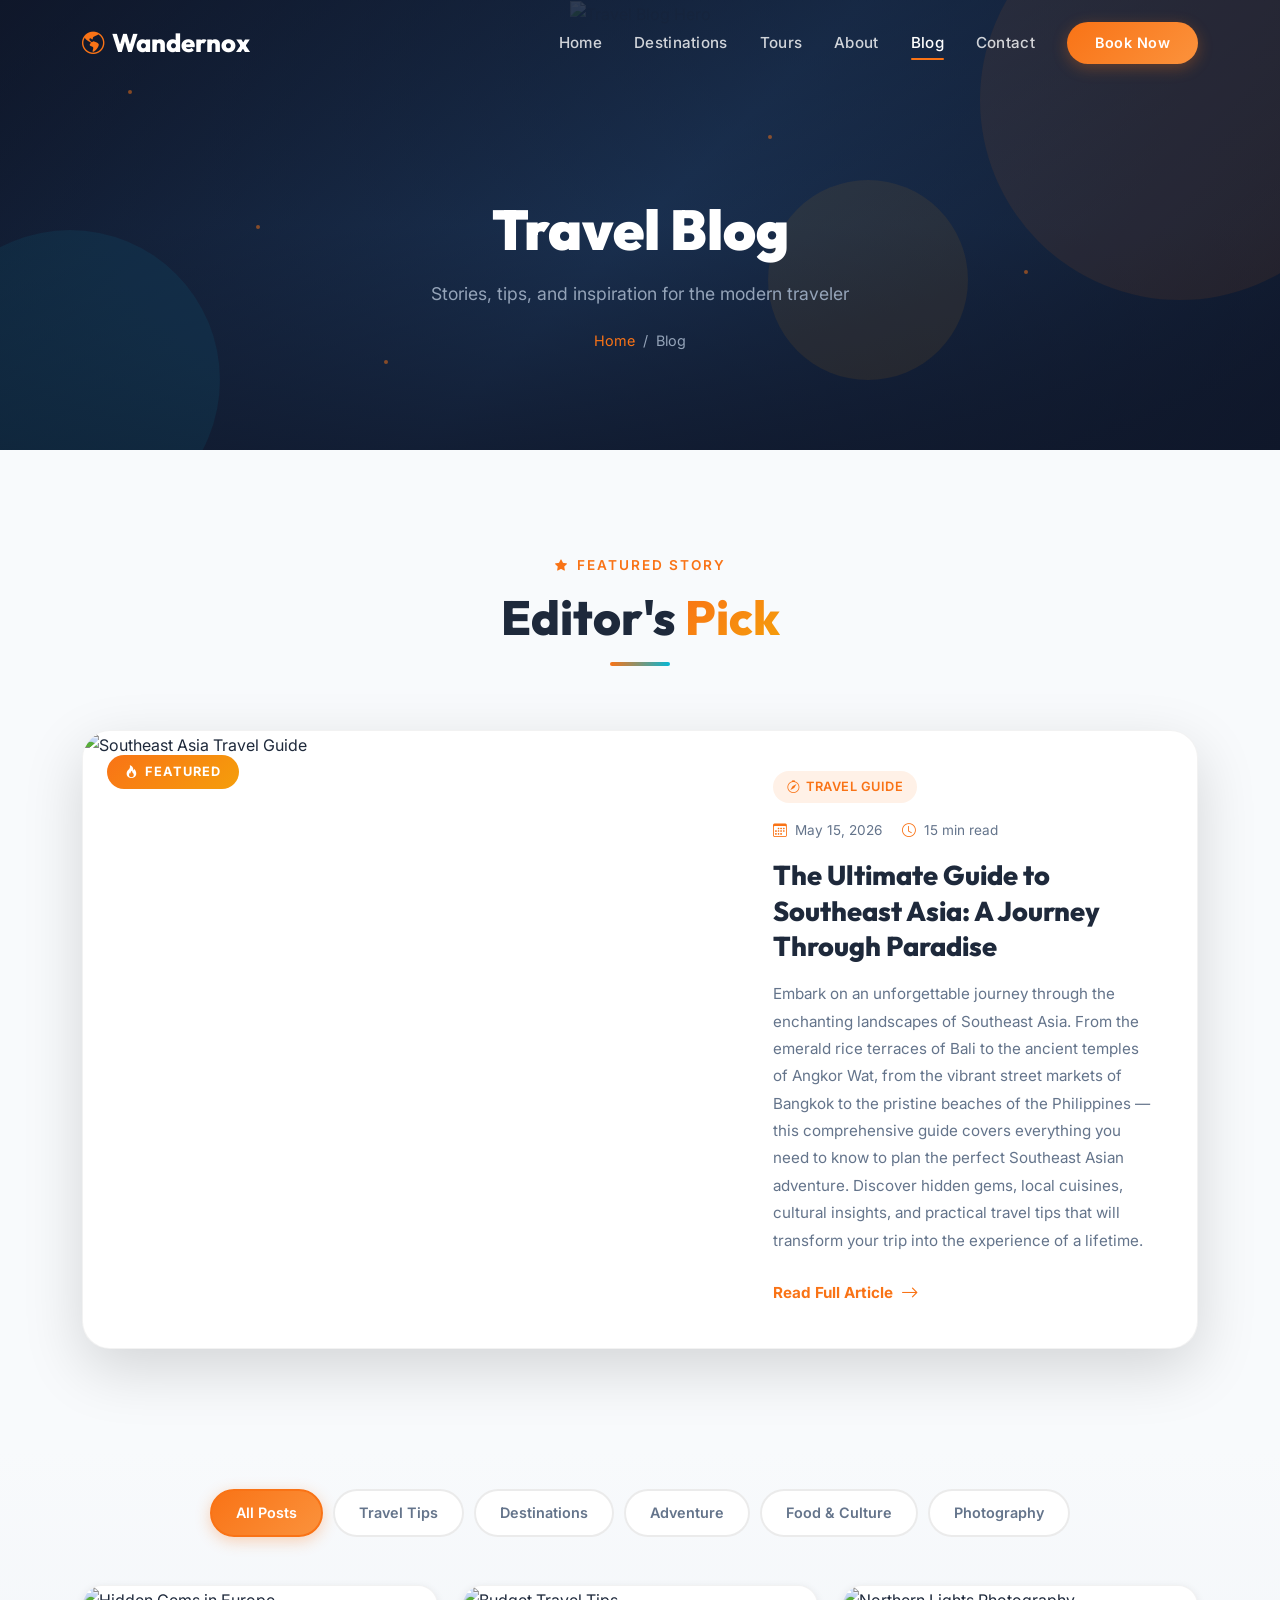
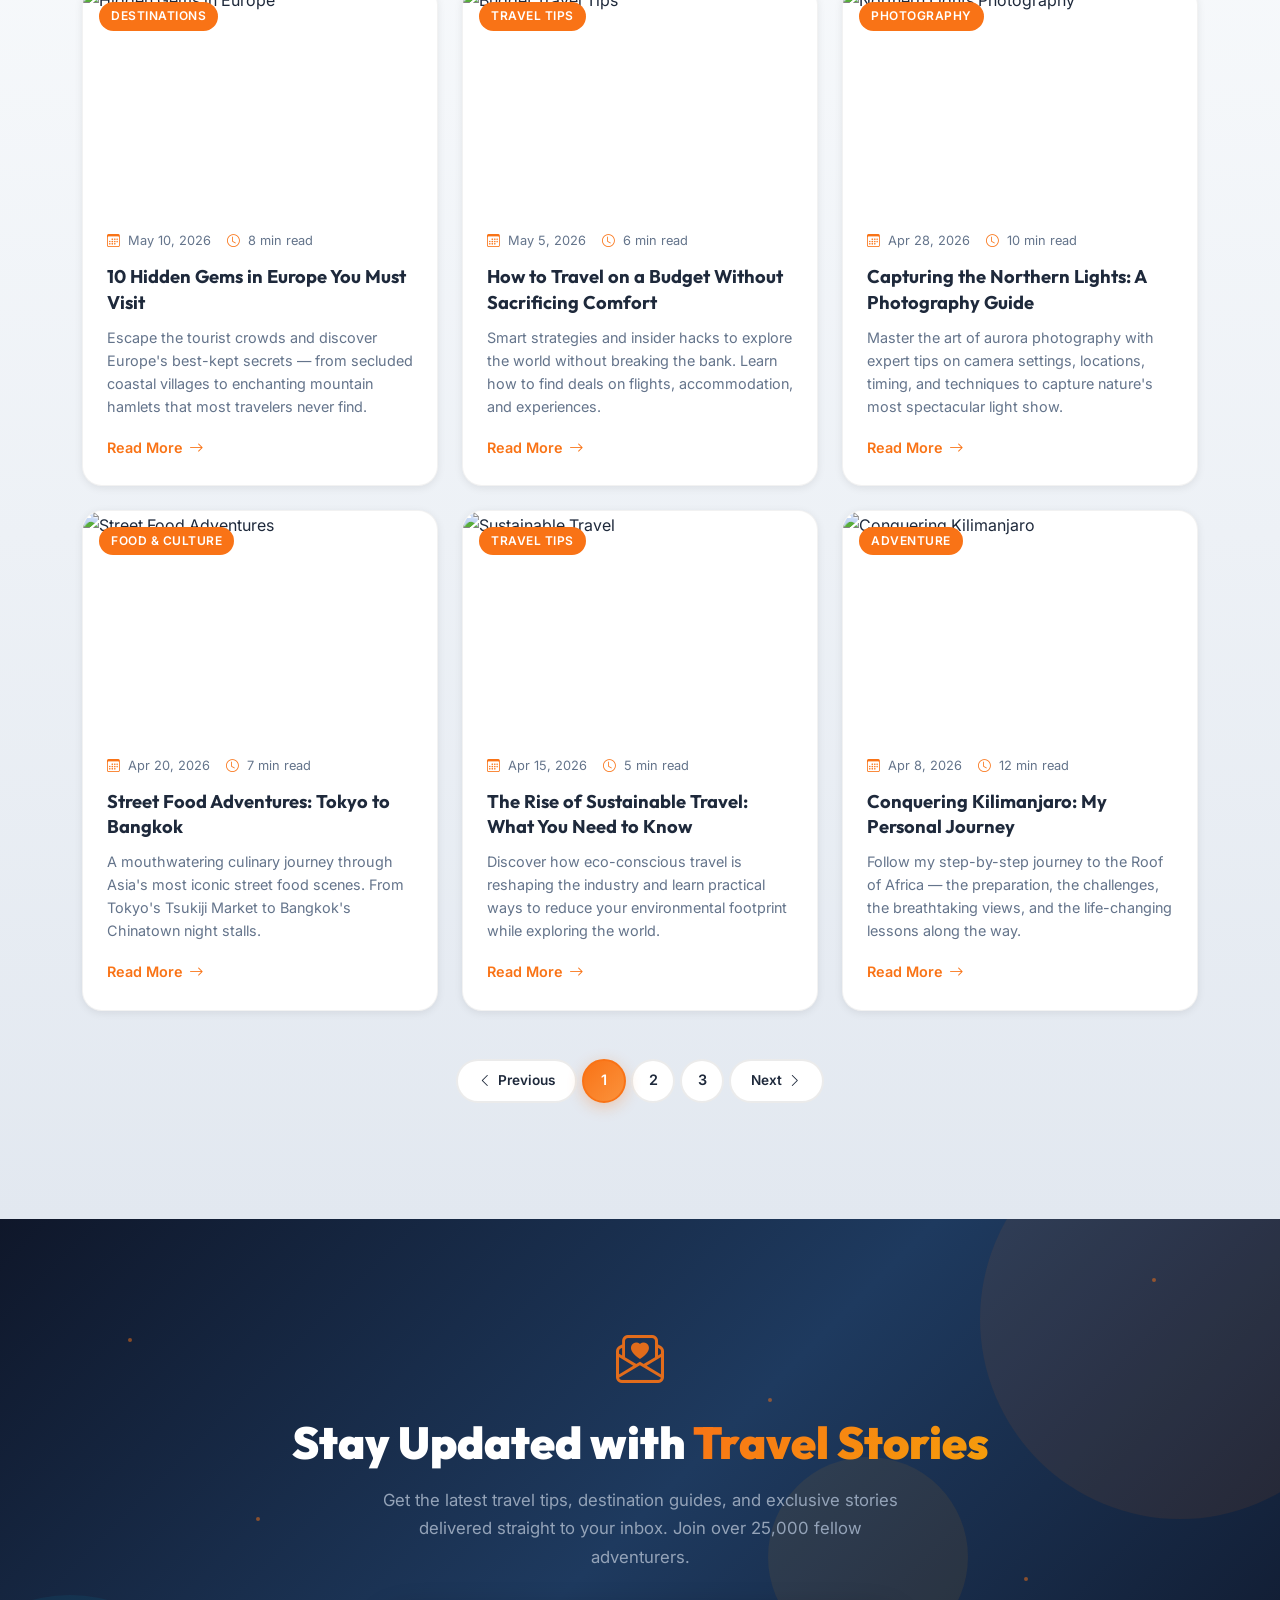
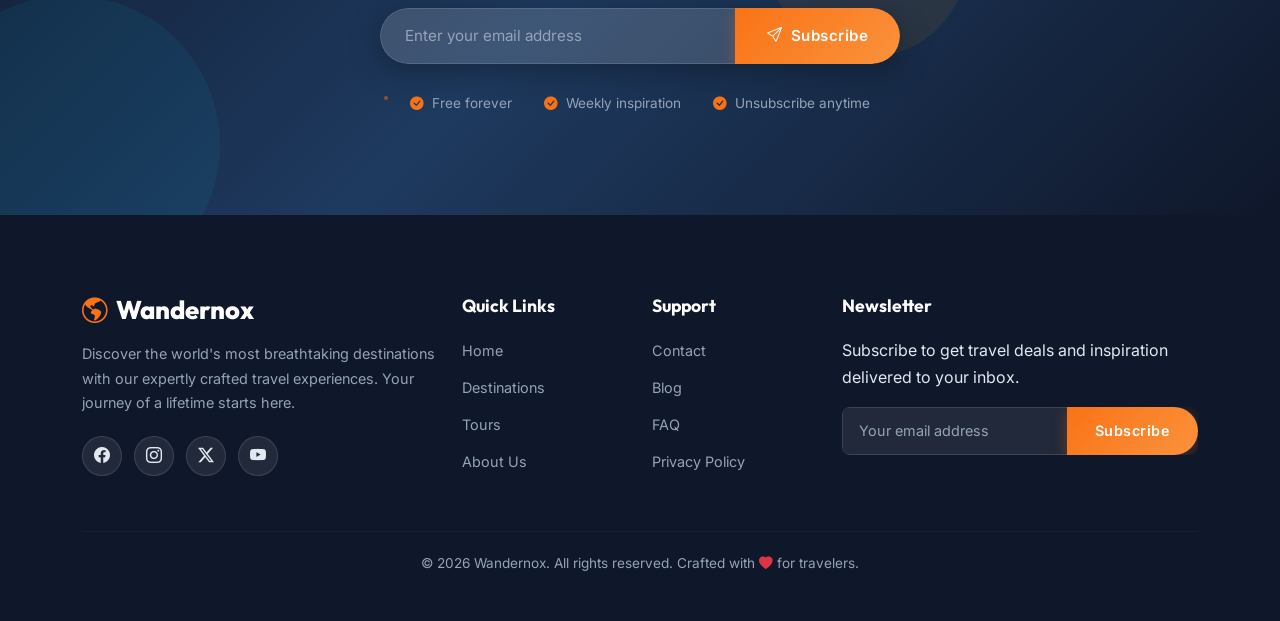
==== blog.html @ d3d564c2 "first commit" ====
<!DOCTYPE html>
<html lang="en">
<head>
  <meta charset="UTF-8">
  <meta name="viewport" content="width=device-width, initial-scale=1.0">
  <title>Travel Blog | Wandernox - Premium Travel Experiences</title>
  <meta name="description" content="Read our latest travel stories, tips, and guides. Get inspired for your next adventure with Wandernox.">

  <!-- Google Fonts -->
  <link href="https://fonts.googleapis.com/css2?family=Inter:wght@300;400;500;600;700&family=Outfit:wght@400;500;600;700;800;900&display=swap" rel="stylesheet">
  <!-- Bootstrap CSS -->
  <link href="https://cdn.jsdelivr.net/npm/bootstrap@5.3.3/dist/css/bootstrap.min.css" rel="stylesheet">
  <!-- Bootstrap Icons -->
  <link href="https://cdn.jsdelivr.net/npm/bootstrap-icons@1.11.3/font/bootstrap-icons.min.css" rel="stylesheet">
  <!-- AOS CSS -->
  <link href="https://cdn.jsdelivr.net/npm/aos@2.3.4/dist/aos.css" rel="stylesheet">
  <!-- Custom CSS -->
  <link href="css/style.css" rel="stylesheet">

  <style>
    /* === Blog Page Specific Styles === */

    /* Featured Post */
    .featured-post {
      background: var(--card-bg);
      border-radius: var(--radius-xl);
      overflow: hidden;
      box-shadow: var(--shadow-lg);
      border: 1px solid rgba(0, 0, 0, 0.05);
      transition: var(--transition);
    }

    .featured-post:hover {
      transform: translateY(-6px);
      box-shadow: 0 30px 80px rgba(0, 0, 0, 0.18);
    }

    .featured-post .featured-image {
      height: 100%;
      min-height: 380px;
      overflow: hidden;
      position: relative;
    }

    .featured-post .featured-image img {
      width: 100%;
      height: 100%;
      object-fit: cover;
      transition: var(--transition-slow);
    }

    .featured-post:hover .featured-image img {
      transform: scale(1.05);
    }

    .featured-post .featured-image .featured-badge {
      position: absolute;
      top: 24px;
      left: 24px;
      background: linear-gradient(135deg, var(--accent), var(--gold));
      color: #fff;
      padding: 6px 18px;
      border-radius: 50px;
      font-size: 0.8rem;
      font-weight: 700;
      text-transform: uppercase;
      letter-spacing: 1px;
      display: flex;
      align-items: center;
      gap: 6px;
    }

    .featured-post .featured-content {
      padding: 40px;
      display: flex;
      flex-direction: column;
      justify-content: center;
    }

    .featured-post .featured-category {
      display: inline-flex;
      align-items: center;
      gap: 6px;
      background: rgba(249, 115, 22, 0.1);
      color: var(--accent);
      padding: 5px 14px;
      border-radius: 50px;
      font-size: 0.8rem;
      font-weight: 600;
      text-transform: uppercase;
      letter-spacing: 0.5px;
      margin-bottom: 16px;
      width: fit-content;
    }

    .featured-post .featured-meta {
      display: flex;
      align-items: center;
      gap: 20px;
      margin-bottom: 16px;
      font-size: 0.85rem;
      color: var(--text-muted-dark);
    }

    .featured-post .featured-meta i {
      color: var(--accent);
      margin-right: 4px;
    }

    .featured-post .featured-content h2 {
      font-size: 1.7rem;
      font-weight: 800;
      color: var(--text-dark);
      margin-bottom: 16px;
      line-height: 1.3;
      transition: var(--transition);
    }

    .featured-post:hover .featured-content h2 {
      color: var(--accent);
    }

    .featured-post .featured-content p {
      font-size: 0.95rem;
      color: var(--text-muted-dark);
      line-height: 1.8;
      margin-bottom: 24px;
    }

    .featured-post .read-more-btn {
      display: inline-flex;
      align-items: center;
      gap: 8px;
      color: var(--accent);
      font-weight: 700;
      font-size: 0.95rem;
      transition: var(--transition);
    }

    .featured-post .read-more-btn:hover {
      gap: 14px;
      color: var(--accent-hover);
    }

    .featured-post .read-more-btn i {
      font-size: 1.1rem;
      transition: var(--transition);
    }

    /* Category Tabs */
    .blog-tabs {
      display: flex;
      justify-content: center;
      flex-wrap: wrap;
      gap: 10px;
      margin-bottom: 48px;
    }

    .blog-tabs .tab-pill {
      padding: 10px 24px;
      border-radius: 50px;
      border: 2px solid rgba(0, 0, 0, 0.08);
      background: var(--card-bg);
      color: var(--text-muted-dark);
      font-weight: 600;
      font-size: 0.9rem;
      cursor: pointer;
      transition: var(--transition);
      text-decoration: none;
    }

    .blog-tabs .tab-pill:hover {
      border-color: var(--accent);
      color: var(--accent);
      transform: translateY(-2px);
      box-shadow: var(--shadow-sm);
    }

    .blog-tabs .tab-pill.active {
      background: linear-gradient(135deg, var(--accent), #fb923c);
      color: #fff;
      border-color: var(--accent);
      box-shadow: 0 4px 15px rgba(249, 115, 22, 0.3);
    }

    /* Blog Grid Enhancement */
    .blog-card .card-body .card-meta .meta-item {
      display: inline-flex;
      align-items: center;
      gap: 4px;
    }

    /* Author area inside blog card */
    .blog-card .card-author {
      display: flex;
      align-items: center;
      gap: 12px;
      padding-top: 16px;
      border-top: 1px solid rgba(0, 0, 0, 0.06);
      margin-top: 16px;
    }

    .blog-card .card-author img {
      width: 36px;
      height: 36px;
      border-radius: 50%;
      object-fit: cover;
    }

    .blog-card .card-author span {
      font-size: 0.8rem;
      font-weight: 600;
      color: var(--text-dark);
    }

    /* Pagination */
    .blog-pagination .pagination {
      gap: 6px;
    }

    .blog-pagination .page-link {
      width: 44px;
      height: 44px;
      display: flex;
      align-items: center;
      justify-content: center;
      border-radius: 50% !important;
      border: 2px solid rgba(0, 0, 0, 0.08);
      color: var(--text-dark);
      font-weight: 600;
      font-size: 0.9rem;
      transition: var(--transition);
      background: var(--card-bg);
      padding: 0;
    }

    .blog-pagination .page-link:hover {
      border-color: var(--accent);
      color: var(--accent);
      background: rgba(249, 115, 22, 0.05);
      transform: translateY(-2px);
    }

    .blog-pagination .page-item.active .page-link {
      background: linear-gradient(135deg, var(--accent), #fb923c);
      border-color: var(--accent);
      color: #fff;
      box-shadow: 0 4px 15px rgba(249, 115, 22, 0.3);
    }

    .blog-pagination .page-item.disabled .page-link {
      opacity: 0.5;
      pointer-events: none;
    }

    .blog-pagination .page-link.page-nav {
      width: auto;
      padding: 0 20px;
      border-radius: 50px !important;
      gap: 6px;
      font-size: 0.85rem;
    }

    /* Newsletter Section */
    .newsletter-section {
      background: linear-gradient(135deg, var(--primary) 0%, var(--primary-mid) 50%, var(--primary) 100%);
      padding: 100px 0;
      position: relative;
      overflow: hidden;
      text-align: center;
      color: #fff;
    }

    .newsletter-section h2 {
      font-size: clamp(2rem, 4vw, 2.8rem);
      font-weight: 900;
      margin-bottom: 16px;
    }

    .newsletter-section h2 span {
      background: linear-gradient(135deg, var(--accent), var(--gold));
      -webkit-background-clip: text;
      -webkit-text-fill-color: transparent;
      background-clip: text;
    }

    .newsletter-section p {
      font-size: 1.05rem;
      color: var(--text-muted-light);
      max-width: 520px;
      margin: 0 auto 36px;
    }

    .newsletter-section .newsletter-form-lg {
      max-width: 520px;
      margin: 0 auto;
    }

    .newsletter-section .newsletter-form-lg .input-group {
      border-radius: 50px;
      overflow: hidden;
      box-shadow: 0 8px 32px rgba(0, 0, 0, 0.3);
    }

    .newsletter-section .newsletter-form-lg .form-control {
      padding: 16px 24px;
      background: var(--glass-strong);
      border: 1px solid var(--glass-border);
      color: #fff;
      font-size: 0.95rem;
      border-radius: 50px 0 0 50px;
    }

    .newsletter-section .newsletter-form-lg .form-control::placeholder {
      color: var(--text-muted-light);
    }

    .newsletter-section .newsletter-form-lg .form-control:focus {
      background: rgba(255, 255, 255, 0.15);
      border-color: var(--accent);
      box-shadow: none;
      color: #fff;
    }

    .newsletter-section .newsletter-form-lg .btn-accent {
      padding: 16px 32px;
      border-radius: 0 50px 50px 0;
      font-size: 0.95rem;
    }

    .newsletter-section .newsletter-features {
      display: flex;
      justify-content: center;
      gap: 32px;
      margin-top: 28px;
      flex-wrap: wrap;
    }

    .newsletter-section .newsletter-features span {
      display: flex;
      align-items: center;
      gap: 8px;
      font-size: 0.85rem;
      color: var(--text-muted-light);
    }

    .newsletter-section .newsletter-features span i {
      color: var(--accent);
    }

    @media (max-width: 767.98px) {
      .featured-post .featured-image {
        min-height: 260px;
      }

      .featured-post .featured-content {
        padding: 24px;
      }

      .featured-post .featured-content h2 {
        font-size: 1.3rem;
      }

      .blog-tabs .tab-pill {
        padding: 8px 16px;
        font-size: 0.8rem;
      }

      .blog-pagination .page-link.page-nav {
        padding: 0 14px;
        font-size: 0.8rem;
      }
    }
  </style>
</head>
<body>

  <!-- ============================================
       NAVBAR
       ============================================ -->
  <nav class="navbar navbar-expand-lg navbar-dark fixed-top" id="mainNav">
    <div class="container">
      <a class="navbar-brand" href="index.html">
        <i class="bi bi-globe-americas"></i> Wandernox
      </a>
      <button class="navbar-toggler" type="button" data-bs-toggle="collapse" data-bs-target="#navbarNav">
        <span class="navbar-toggler-icon"></span>
      </button>
      <div class="collapse navbar-collapse" id="navbarNav">
        <ul class="navbar-nav ms-auto">
          <li class="nav-item"><a class="nav-link" href="index.html">Home</a></li>
          <li class="nav-item"><a class="nav-link" href="destinations.html">Destinations</a></li>
          <li class="nav-item"><a class="nav-link" href="tours.html">Tours</a></li>
          <li class="nav-item"><a class="nav-link" href="about.html">About</a></li>
          <li class="nav-item"><a class="nav-link active" href="blog.html">Blog</a></li>
          <li class="nav-item"><a class="nav-link" href="contact.html">Contact</a></li>
        </ul>
        <a href="contact.html" class="btn btn-accent ms-lg-3">Book Now</a>
      </div>
    </div>
  </nav>

  <!-- ============================================
       PAGE HERO
       ============================================ -->
  <section class="page-hero">
    <div class="hero-bg">
      <img src="https://images.unsplash.com/photo-1501785888041-af3ef285b470?w=1920&h=1080&fit=crop" alt="Travel Blog Hero">
    </div>
    <div class="hero-overlay"></div>
    <div class="floating-shapes">
      <div class="shape shape-1"></div>
      <div class="shape shape-2"></div>
      <div class="shape shape-3"></div>
    </div>
    <div class="particles">
      <div class="particle"></div>
      <div class="particle"></div>
      <div class="particle"></div>
      <div class="particle"></div>
      <div class="particle"></div>
      <div class="particle"></div>
    </div>
    <div class="hero-content" data-aos="fade-up">
      <h1>Travel <span>Blog</span></h1>
      <p>Stories, tips, and inspiration for the modern traveler</p>
      <div class="breadcrumb-custom">
        <a href="index.html">Home</a>
        <span>/</span>
        <span>Blog</span>
      </div>
    </div>
  </section>

  <!-- ============================================
       FEATURED POST
       ============================================ -->
  <section class="section">
    <div class="container">
      <div class="section-header" data-aos="fade-up">
        <div class="section-tag">
          <i class="bi bi-star-fill"></i> Featured Story
        </div>
        <h2>Editor's <span>Pick</span></h2>
        <div class="section-divider"></div>
      </div>

      <div class="featured-post" data-aos="fade-up" data-aos-delay="100">
        <div class="row g-0">
          <div class="col-lg-7">
            <div class="featured-image">
              <img src="https://images.unsplash.com/photo-1528127269322-539801943592?w=1200&h=800&fit=crop" alt="Southeast Asia Travel Guide">
              <div class="featured-badge">
                <i class="bi bi-fire"></i> Featured
              </div>
            </div>
          </div>
          <div class="col-lg-5">
            <div class="featured-content">
              <div class="featured-category">
                <i class="bi bi-compass"></i> Travel Guide
              </div>
              <div class="featured-meta">
                <span><i class="bi bi-calendar3"></i> May 15, 2026</span>
                <span><i class="bi bi-clock"></i> 15 min read</span>
              </div>
              <h2>The Ultimate Guide to Southeast Asia: A Journey Through Paradise</h2>
              <p>Embark on an unforgettable journey through the enchanting landscapes of Southeast Asia. From the emerald rice terraces of Bali to the ancient temples of Angkor Wat, from the vibrant street markets of Bangkok to the pristine beaches of the Philippines — this comprehensive guide covers everything you need to know to plan the perfect Southeast Asian adventure. Discover hidden gems, local cuisines, cultural insights, and practical travel tips that will transform your trip into the experience of a lifetime.</p>
              <a href="#" class="read-more-btn">
                Read Full Article <i class="bi bi-arrow-right"></i>
              </a>
            </div>
          </div>
        </div>
      </div>
    </div>
  </section>

  <!-- ============================================
       BLOG CATEGORY TABS + BLOG GRID
       ============================================ -->
  <section class="section section-gradient" style="padding-top: 40px;">
    <div class="container">
      <!-- Category Tabs -->
      <div class="blog-tabs" data-aos="fade-up">
        <a href="#" class="tab-pill active">All Posts</a>
        <a href="#" class="tab-pill">Travel Tips</a>
        <a href="#" class="tab-pill">Destinations</a>
        <a href="#" class="tab-pill">Adventure</a>
        <a href="#" class="tab-pill">Food &amp; Culture</a>
        <a href="#" class="tab-pill">Photography</a>
      </div>

      <!-- Blog Grid -->
      <div class="row g-4">

        <!-- Blog Card 1 -->
        <div class="col-lg-4 col-md-6" data-aos="fade-up" data-aos-delay="100">
          <div class="blog-card">
            <div class="card-image">
              <img src="https://images.unsplash.com/photo-1467269204594-9661b134dd2b?w=800&h=530&fit=crop" alt="Hidden Gems in Europe">
              <span class="category-badge">Destinations</span>
            </div>
            <div class="card-body">
              <div class="card-meta">
                <span><i class="bi bi-calendar3"></i> May 10, 2026</span>
                <span><i class="bi bi-clock"></i> 8 min read</span>
              </div>
              <h4>10 Hidden Gems in Europe You Must Visit</h4>
              <p>Escape the tourist crowds and discover Europe's best-kept secrets — from secluded coastal villages to enchanting mountain hamlets that most travelers never find.</p>
              <a href="#" class="read-more">Read More <i class="bi bi-arrow-right"></i></a>
            </div>
          </div>
        </div>

        <!-- Blog Card 2 -->
        <div class="col-lg-4 col-md-6" data-aos="fade-up" data-aos-delay="200">
          <div class="blog-card">
            <div class="card-image">
              <img src="https://images.unsplash.com/photo-1488646953014-85cb44e25828?w=800&h=530&fit=crop" alt="Budget Travel Tips">
              <span class="category-badge">Travel Tips</span>
            </div>
            <div class="card-body">
              <div class="card-meta">
                <span><i class="bi bi-calendar3"></i> May 5, 2026</span>
                <span><i class="bi bi-clock"></i> 6 min read</span>
              </div>
              <h4>How to Travel on a Budget Without Sacrificing Comfort</h4>
              <p>Smart strategies and insider hacks to explore the world without breaking the bank. Learn how to find deals on flights, accommodation, and experiences.</p>
              <a href="#" class="read-more">Read More <i class="bi bi-arrow-right"></i></a>
            </div>
          </div>
        </div>

        <!-- Blog Card 3 -->
        <div class="col-lg-4 col-md-6" data-aos="fade-up" data-aos-delay="300">
          <div class="blog-card">
            <div class="card-image">
              <img src="https://images.unsplash.com/photo-1531366936337-7c912a4589a7?w=800&h=530&fit=crop" alt="Northern Lights Photography">
              <span class="category-badge">Photography</span>
            </div>
            <div class="card-body">
              <div class="card-meta">
                <span><i class="bi bi-calendar3"></i> Apr 28, 2026</span>
                <span><i class="bi bi-clock"></i> 10 min read</span>
              </div>
              <h4>Capturing the Northern Lights: A Photography Guide</h4>
              <p>Master the art of aurora photography with expert tips on camera settings, locations, timing, and techniques to capture nature's most spectacular light show.</p>
              <a href="#" class="read-more">Read More <i class="bi bi-arrow-right"></i></a>
            </div>
          </div>
        </div>

        <!-- Blog Card 4 -->
        <div class="col-lg-4 col-md-6" data-aos="fade-up" data-aos-delay="100">
          <div class="blog-card">
            <div class="card-image">
              <img src="https://images.unsplash.com/photo-1555396273-367ea4eb4db5?w=800&h=530&fit=crop" alt="Street Food Adventures">
              <span class="category-badge">Food &amp; Culture</span>
            </div>
            <div class="card-body">
              <div class="card-meta">
                <span><i class="bi bi-calendar3"></i> Apr 20, 2026</span>
                <span><i class="bi bi-clock"></i> 7 min read</span>
              </div>
              <h4>Street Food Adventures: Tokyo to Bangkok</h4>
              <p>A mouthwatering culinary journey through Asia's most iconic street food scenes. From Tokyo's Tsukiji Market to Bangkok's Chinatown night stalls.</p>
              <a href="#" class="read-more">Read More <i class="bi bi-arrow-right"></i></a>
            </div>
          </div>
        </div>

        <!-- Blog Card 5 -->
        <div class="col-lg-4 col-md-6" data-aos="fade-up" data-aos-delay="200">
          <div class="blog-card">
            <div class="card-image">
              <img src="https://images.unsplash.com/photo-1441974231531-c6227db76b6e?w=800&h=530&fit=crop" alt="Sustainable Travel">
              <span class="category-badge">Travel Tips</span>
            </div>
            <div class="card-body">
              <div class="card-meta">
                <span><i class="bi bi-calendar3"></i> Apr 15, 2026</span>
                <span><i class="bi bi-clock"></i> 5 min read</span>
              </div>
              <h4>The Rise of Sustainable Travel: What You Need to Know</h4>
              <p>Discover how eco-conscious travel is reshaping the industry and learn practical ways to reduce your environmental footprint while exploring the world.</p>
              <a href="#" class="read-more">Read More <i class="bi bi-arrow-right"></i></a>
            </div>
          </div>
        </div>

        <!-- Blog Card 6 -->
        <div class="col-lg-4 col-md-6" data-aos="fade-up" data-aos-delay="300">
          <div class="blog-card">
            <div class="card-image">
              <img src="https://images.unsplash.com/photo-1621414050946-1b936a78441b?w=800&h=530&fit=crop" alt="Conquering Kilimanjaro">
              <span class="category-badge">Adventure</span>
            </div>
            <div class="card-body">
              <div class="card-meta">
                <span><i class="bi bi-calendar3"></i> Apr 8, 2026</span>
                <span><i class="bi bi-clock"></i> 12 min read</span>
              </div>
              <h4>Conquering Kilimanjaro: My Personal Journey</h4>
              <p>Follow my step-by-step journey to the Roof of Africa — the preparation, the challenges, the breathtaking views, and the life-changing lessons along the way.</p>
              <a href="#" class="read-more">Read More <i class="bi bi-arrow-right"></i></a>
            </div>
          </div>
        </div>

      </div>

      <!-- Pagination -->
      <div class="blog-pagination mt-5" data-aos="fade-up">
        <nav aria-label="Blog pagination">
          <ul class="pagination justify-content-center align-items-center">
            <li class="page-item">
              <a class="page-link page-nav" href="#" aria-label="Previous">
                <i class="bi bi-chevron-left"></i> Previous
              </a>
            </li>
            <li class="page-item active"><a class="page-link" href="#">1</a></li>
            <li class="page-item"><a class="page-link" href="#">2</a></li>
            <li class="page-item"><a class="page-link" href="#">3</a></li>
            <li class="page-item">
              <a class="page-link page-nav" href="#" aria-label="Next">
                Next <i class="bi bi-chevron-right"></i>
              </a>
            </li>
          </ul>
        </nav>
      </div>
    </div>
  </section>

  <!-- ============================================
       NEWSLETTER SECTION
       ============================================ -->
  <section class="newsletter-section">
    <div class="floating-shapes">
      <div class="shape shape-1"></div>
      <div class="shape shape-2"></div>
      <div class="shape shape-3"></div>
    </div>
    <div class="particles">
      <div class="particle"></div>
      <div class="particle"></div>
      <div class="particle"></div>
      <div class="particle"></div>
      <div class="particle"></div>
      <div class="particle"></div>
    </div>
    <div class="container position-relative" style="z-index: 2;">
      <div data-aos="fade-up">
        <div class="mb-3">
          <i class="bi bi-envelope-paper-heart" style="font-size: 3rem; color: var(--accent); opacity: 0.9;"></i>
        </div>
        <h2>Stay Updated with <span>Travel Stories</span></h2>
        <p>Get the latest travel tips, destination guides, and exclusive stories delivered straight to your inbox. Join over 25,000 fellow adventurers.</p>
        <form class="newsletter-form-lg">
          <div class="input-group">
            <input type="email" class="form-control" placeholder="Enter your email address" aria-label="Email address">
            <button class="btn btn-accent" type="submit"><i class="bi bi-send me-2"></i>Subscribe</button>
          </div>
        </form>
        <div class="newsletter-features">
          <span><i class="bi bi-check-circle-fill"></i> Free forever</span>
          <span><i class="bi bi-check-circle-fill"></i> Weekly inspiration</span>
          <span><i class="bi bi-check-circle-fill"></i> Unsubscribe anytime</span>
        </div>
      </div>
    </div>
  </section>

  <!-- ============================================
       FOOTER
       ============================================ -->
  <footer class="footer">
    <div class="container">
      <div class="row g-4">
        <div class="col-lg-4">
          <div class="footer-brand">
            <h3><i class="bi bi-globe-americas"></i> Wandernox</h3>
            <p>Discover the world's most breathtaking destinations with our expertly crafted travel experiences. Your journey of a lifetime starts here.</p>
            <div class="social-links">
              <a href="#"><i class="bi bi-facebook"></i></a>
              <a href="#"><i class="bi bi-instagram"></i></a>
              <a href="#"><i class="bi bi-twitter-x"></i></a>
              <a href="#"><i class="bi bi-youtube"></i></a>
            </div>
          </div>
        </div>
        <div class="col-lg-2 col-md-4">
          <h5>Quick Links</h5>
          <ul class="footer-links">
            <li><a href="index.html">Home</a></li>
            <li><a href="destinations.html">Destinations</a></li>
            <li><a href="tours.html">Tours</a></li>
            <li><a href="about.html">About Us</a></li>
          </ul>
        </div>
        <div class="col-lg-2 col-md-4">
          <h5>Support</h5>
          <ul class="footer-links">
            <li><a href="contact.html">Contact</a></li>
            <li><a href="blog.html">Blog</a></li>
            <li><a href="#">FAQ</a></li>
            <li><a href="#">Privacy Policy</a></li>
          </ul>
        </div>
        <div class="col-lg-4 col-md-4">
          <h5>Newsletter</h5>
          <p>Subscribe to get travel deals and inspiration delivered to your inbox.</p>
          <form class="newsletter-form">
            <div class="input-group">
              <input type="email" class="form-control" placeholder="Your email address">
              <button class="btn btn-accent" type="submit">Subscribe</button>
            </div>
          </form>
        </div>
      </div>
      <hr>
      <div class="footer-bottom">
        <p>&copy; 2026 Wandernox. All rights reserved. Crafted with <i class="bi bi-heart-fill text-danger"></i> for travelers.</p>
      </div>
    </div>
  </footer>

  <!-- ============================================
       BACK TO TOP
       ============================================ -->
  <button class="back-to-top" id="backToTop" onclick="window.scrollTo({top:0, behavior:'smooth'})">
    <i class="bi bi-chevron-up"></i>
  </button>

  <!-- Scripts -->
  <script src="https://cdn.jsdelivr.net/npm/bootstrap@5.3.3/dist/js/bootstrap.bundle.min.js"></script>
  <script src="https://cdn.jsdelivr.net/npm/aos@2.3.4/dist/aos.js"></script>
  <script>
    // Initialize AOS
    AOS.init({ duration: 800, once: true, offset: 100 });

    // Navbar scroll effect
    window.addEventListener('scroll', function () {
      const navbar = document.getElementById('mainNav');
      const backToTop = document.getElementById('backToTop');

      if (window.scrollY > 80) {
        navbar.classList.add('scrolled');
      } else {
        navbar.classList.remove('scrolled');
      }

      if (window.scrollY > 400) {
        backToTop.classList.add('visible');
      } else {
        backToTop.classList.remove('visible');
      }
    });

    // Category tab toggle (visual only)
    document.querySelectorAll('.blog-tabs .tab-pill').forEach(function (tab) {
      tab.addEventListener('click', function (e) {
        e.preventDefault();
        document.querySelectorAll('.blog-tabs .tab-pill').forEach(function (t) {
          t.classList.remove('active');
        });
        this.classList.add('active');
      });
    });
  </script>
</body>
</html>
---- css/style.css ----
/* ============================================
   WANDERNOX - Premium Travel Website
   Design System & Global Styles
   ============================================ */

/* === CSS Custom Properties === */
:root {
  --primary: #0f172a;
  --primary-light: #1e293b;
  --primary-mid: #1e3a5f;
  --accent: #f97316;
  --accent-hover: #ea580c;
  --accent-glow: rgba(249, 115, 22, 0.4);
  --cyan: #06b6d4;
  --cyan-glow: rgba(6, 182, 212, 0.3);
  --gold: #f59e0b;
  --emerald: #10b981;
  --rose: #f43f5e;
  --light-bg: #f8fafc;
  --card-bg: #ffffff;
  --glass: rgba(255, 255, 255, 0.08);
  --glass-border: rgba(255, 255, 255, 0.12);
  --glass-strong: rgba(255, 255, 255, 0.15);
  --text-light: #e2e8f0;
  --text-muted-light: #94a3b8;
  --text-dark: #1e293b;
  --text-muted-dark: #64748b;
  --shadow-sm: 0 2px 8px rgba(0, 0, 0, 0.08);
  --shadow-md: 0 8px 30px rgba(0, 0, 0, 0.12);
  --shadow-lg: 0 20px 60px rgba(0, 0, 0, 0.15);
  --shadow-glow: 0 8px 32px rgba(249, 115, 22, 0.25);
  --radius-sm: 8px;
  --radius-md: 12px;
  --radius-lg: 20px;
  --radius-xl: 28px;
  --transition: all 0.3s cubic-bezier(0.4, 0, 0.2, 1);
  --transition-slow: all 0.5s cubic-bezier(0.4, 0, 0.2, 1);
  --font-heading: 'Outfit', sans-serif;
  --font-body: 'Inter', sans-serif;
}

/* === Reset & Base === */
*,
*::before,
*::after {
  margin: 0;
  padding: 0;
  box-sizing: border-box;
}

html {
  scroll-behavior: smooth;
  scroll-padding-top: 80px;
}

body {
  font-family: var(--font-body);
  font-weight: 400;
  color: var(--text-dark);
  background: var(--light-bg);
  line-height: 1.7;
  overflow-x: hidden;
}

h1, h2, h3, h4, h5, h6 {
  font-family: var(--font-heading);
  font-weight: 700;
  line-height: 1.2;
}

a {
  text-decoration: none;
  color: inherit;
  transition: var(--transition);
}

img {
  max-width: 100%;
  height: auto;
}

/* === Scrollbar === */
::-webkit-scrollbar {
  width: 8px;
}
::-webkit-scrollbar-track {
  background: var(--primary);
}
::-webkit-scrollbar-thumb {
  background: var(--accent);
  border-radius: 4px;
}
::-webkit-scrollbar-thumb:hover {
  background: var(--accent-hover);
}

/* === Selection === */
::selection {
  background: var(--accent);
  color: #fff;
}

/* ============================================
   NAVBAR
   ============================================ */
#mainNav {
  padding: 16px 0;
  transition: var(--transition-slow);
  background: transparent;
  z-index: 1050;
}

#mainNav.scrolled {
  padding: 10px 0;
  background: rgba(15, 23, 42, 0.95);
  backdrop-filter: blur(20px);
  -webkit-backdrop-filter: blur(20px);
  box-shadow: 0 4px 30px rgba(0, 0, 0, 0.3);
}

.navbar-brand {
  font-family: var(--font-heading);
  font-size: 1.6rem;
  font-weight: 800;
  color: #fff !important;
  display: flex;
  align-items: center;
  gap: 8px;
}

.navbar-brand i {
  color: var(--accent);
  font-size: 1.4rem;
}

.navbar-nav .nav-link {
  color: rgba(255, 255, 255, 0.8) !important;
  font-weight: 500;
  font-size: 0.95rem;
  padding: 8px 16px !important;
  position: relative;
  letter-spacing: 0.3px;
}

.navbar-nav .nav-link::after {
  content: '';
  position: absolute;
  bottom: 4px;
  left: 16px;
  right: 16px;
  height: 2px;
  background: var(--accent);
  transform: scaleX(0);
  transition: var(--transition);
  border-radius: 2px;
}

.navbar-nav .nav-link:hover,
.navbar-nav .nav-link.active {
  color: #fff !important;
}

.navbar-nav .nav-link:hover::after,
.navbar-nav .nav-link.active::after {
  transform: scaleX(1);
}

.btn-accent {
  background: linear-gradient(135deg, var(--accent), #fb923c);
  color: #fff;
  border: none;
  padding: 10px 28px;
  border-radius: 50px;
  font-weight: 600;
  font-size: 0.9rem;
  letter-spacing: 0.5px;
  transition: var(--transition);
  box-shadow: 0 4px 15px rgba(249, 115, 22, 0.3);
}

.btn-accent:hover {
  background: linear-gradient(135deg, var(--accent-hover), var(--accent));
  color: #fff;
  transform: translateY(-2px);
  box-shadow: var(--shadow-glow);
}

.btn-outline-accent {
  border: 2px solid var(--accent);
  color: var(--accent);
  padding: 10px 28px;
  border-radius: 50px;
  font-weight: 600;
  font-size: 0.9rem;
  background: transparent;
  transition: var(--transition);
}

.btn-outline-accent:hover {
  background: var(--accent);
  color: #fff;
  transform: translateY(-2px);
  box-shadow: var(--shadow-glow);
}

.btn-glass {
  background: var(--glass);
  backdrop-filter: blur(10px);
  border: 1px solid var(--glass-border);
  color: #fff;
  padding: 10px 28px;
  border-radius: 50px;
  font-weight: 600;
  transition: var(--transition);
}

.btn-glass:hover {
  background: var(--glass-strong);
  color: #fff;
  transform: translateY(-2px);
}

/* ============================================
   HERO SECTIONS
   ============================================ */
.hero {
  min-height: 100vh;
  display: flex;
  align-items: center;
  position: relative;
  overflow: hidden;
  background: linear-gradient(135deg, var(--primary) 0%, var(--primary-mid) 50%, var(--primary) 100%);
}

.hero-bg {
  position: absolute;
  inset: 0;
  z-index: 0;
}

.hero-bg img {
  width: 100%;
  height: 100%;
  object-fit: cover;
  opacity: 0.35;
}

.hero-overlay {
  position: absolute;
  inset: 0;
  background: linear-gradient(
    180deg,
    rgba(15, 23, 42, 0.5) 0%,
    rgba(15, 23, 42, 0.3) 50%,
    rgba(15, 23, 42, 0.8) 100%
  );
  z-index: 1;
}

.hero-content {
  position: relative;
  z-index: 2;
  color: #fff;
}

.hero-badge {
  display: inline-flex;
  align-items: center;
  gap: 8px;
  background: var(--glass);
  backdrop-filter: blur(10px);
  border: 1px solid var(--glass-border);
  padding: 8px 20px;
  border-radius: 50px;
  font-size: 0.85rem;
  font-weight: 500;
  color: var(--accent);
  margin-bottom: 24px;
  letter-spacing: 1px;
  text-transform: uppercase;
}

.hero h1 {
  font-size: clamp(2.5rem, 6vw, 5rem);
  font-weight: 900;
  margin-bottom: 24px;
  line-height: 1.1;
}

.hero h1 span {
  background: linear-gradient(135deg, var(--accent), var(--gold));
  -webkit-background-clip: text;
  -webkit-text-fill-color: transparent;
  background-clip: text;
}

.hero p {
  font-size: 1.15rem;
  color: var(--text-muted-light);
  max-width: 540px;
  margin-bottom: 36px;
  line-height: 1.8;
}

.hero-buttons {
  display: flex;
  gap: 16px;
  flex-wrap: wrap;
}

.hero-stats {
  display: flex;
  gap: 48px;
  margin-top: 60px;
}

.hero-stat {
  text-align: center;
}

.hero-stat .number {
  font-family: var(--font-heading);
  font-size: 2.2rem;
  font-weight: 800;
  color: var(--accent);
  display: block;
}

.hero-stat .label {
  font-size: 0.85rem;
  color: var(--text-muted-light);
  text-transform: uppercase;
  letter-spacing: 1px;
}

/* Page Hero (for inner pages) */
.page-hero {
  min-height: 50vh;
  display: flex;
  align-items: center;
  justify-content: center;
  text-align: center;
  position: relative;
  overflow: hidden;
  background: linear-gradient(135deg, var(--primary) 0%, var(--primary-mid) 50%, var(--primary) 100%);
  padding-top: 100px;
}

.page-hero .hero-bg img {
  opacity: 0.25;
}

.page-hero .hero-content {
  z-index: 2;
}

.page-hero h1 {
  font-size: clamp(2.2rem, 5vw, 3.5rem);
  font-weight: 900;
  color: #fff;
  margin-bottom: 16px;
}

.page-hero p {
  font-size: 1.1rem;
  color: var(--text-muted-light);
  max-width: 600px;
  margin: 0 auto;
}

.breadcrumb-custom {
  display: flex;
  justify-content: center;
  gap: 8px;
  margin-top: 20px;
  font-size: 0.9rem;
}

.breadcrumb-custom a {
  color: var(--accent);
}

.breadcrumb-custom span {
  color: var(--text-muted-light);
}

/* ============================================
   FLOATING ELEMENTS & DECORATIONS
   ============================================ */
.floating-shapes {
  position: absolute;
  inset: 0;
  z-index: 1;
  pointer-events: none;
  overflow: hidden;
}

.shape {
  position: absolute;
  border-radius: 50%;
  opacity: 0.08;
}

.shape-1 {
  width: 400px;
  height: 400px;
  background: var(--accent);
  top: -100px;
  right: -100px;
  animation: float 8s ease-in-out infinite;
}

.shape-2 {
  width: 300px;
  height: 300px;
  background: var(--cyan);
  bottom: -80px;
  left: -80px;
  animation: float 10s ease-in-out infinite reverse;
}

.shape-3 {
  width: 200px;
  height: 200px;
  background: var(--gold);
  top: 40%;
  left: 60%;
  animation: float 12s ease-in-out infinite;
}

@keyframes float {
  0%, 100% { transform: translate(0, 0) rotate(0deg); }
  33% { transform: translate(30px, -30px) rotate(5deg); }
  66% { transform: translate(-20px, 20px) rotate(-3deg); }
}

/* Particle dots */
.particles {
  position: absolute;
  inset: 0;
  z-index: 1;
  pointer-events: none;
}

.particle {
  position: absolute;
  width: 4px;
  height: 4px;
  background: var(--accent);
  border-radius: 50%;
  opacity: 0.5;
  animation: twinkle 3s ease-in-out infinite;
}

.particle:nth-child(1) { top: 20%; left: 10%; animation-delay: 0s; }
.particle:nth-child(2) { top: 60%; left: 80%; animation-delay: 0.5s; }
.particle:nth-child(3) { top: 30%; left: 60%; animation-delay: 1s; }
.particle:nth-child(4) { top: 80%; left: 30%; animation-delay: 1.5s; }
.particle:nth-child(5) { top: 10%; left: 90%; animation-delay: 2s; }
.particle:nth-child(6) { top: 50%; left: 20%; animation-delay: 2.5s; }

@keyframes twinkle {
  0%, 100% { opacity: 0.3; transform: scale(1); }
  50% { opacity: 0.8; transform: scale(1.5); }
}

/* ============================================
   SECTION STYLES
   ============================================ */
.section {
  padding: 100px 0;
}

.section-dark {
  background: var(--primary);
  color: #fff;
}

.section-gradient {
  background: linear-gradient(180deg, var(--light-bg), #e2e8f0);
}

.section-header {
  text-align: center;
  margin-bottom: 64px;
}

.section-header .section-tag {
  display: inline-flex;
  align-items: center;
  gap: 8px;
  color: var(--accent);
  font-weight: 600;
  font-size: 0.85rem;
  text-transform: uppercase;
  letter-spacing: 2px;
  margin-bottom: 12px;
}

.section-header .section-tag i {
  font-size: 0.75rem;
}

.section-header h2 {
  font-size: clamp(2rem, 4vw, 3rem);
  font-weight: 800;
  color: var(--text-dark);
  margin-bottom: 16px;
}

.section-dark .section-header h2 {
  color: #fff;
}

.section-header h2 span {
  background: linear-gradient(135deg, var(--accent), var(--gold));
  -webkit-background-clip: text;
  -webkit-text-fill-color: transparent;
  background-clip: text;
}

.section-header p {
  font-size: 1.05rem;
  color: var(--text-muted-dark);
  max-width: 600px;
  margin: 0 auto;
}

.section-dark .section-header p {
  color: var(--text-muted-light);
}

/* ============================================
   CARDS
   ============================================ */
/* Destination Card */
.destination-card {
  border-radius: var(--radius-lg);
  overflow: hidden;
  position: relative;
  height: 420px;
  cursor: pointer;
  transition: var(--transition);
  box-shadow: var(--shadow-md);
}

.destination-card:hover {
  transform: translateY(-8px);
  box-shadow: var(--shadow-lg);
}

.destination-card img {
  width: 100%;
  height: 100%;
  object-fit: cover;
  transition: var(--transition-slow);
}

.destination-card:hover img {
  transform: scale(1.08);
}

.destination-card .card-overlay {
  position: absolute;
  inset: 0;
  background: linear-gradient(
    180deg,
    transparent 30%,
    rgba(15, 23, 42, 0.95) 100%
  );
  display: flex;
  flex-direction: column;
  justify-content: flex-end;
  padding: 28px;
  transition: var(--transition);
}

.destination-card .card-badge {
  position: absolute;
  top: 20px;
  right: 20px;
  background: var(--glass);
  backdrop-filter: blur(10px);
  border: 1px solid var(--glass-border);
  padding: 6px 14px;
  border-radius: 50px;
  font-size: 0.8rem;
  font-weight: 600;
  color: #fff;
}

.destination-card h3 {
  font-size: 1.5rem;
  font-weight: 700;
  color: #fff;
  margin-bottom: 8px;
}

.destination-card .location {
  display: flex;
  align-items: center;
  gap: 6px;
  color: var(--text-muted-light);
  font-size: 0.9rem;
  margin-bottom: 12px;
}

.destination-card .location i {
  color: var(--accent);
}

.destination-card .card-meta {
  display: flex;
  align-items: center;
  justify-content: space-between;
}

.destination-card .price {
  font-family: var(--font-heading);
  font-size: 1.3rem;
  font-weight: 700;
  color: var(--accent);
}

.destination-card .price small {
  font-size: 0.75rem;
  font-weight: 400;
  color: var(--text-muted-light);
}

.destination-card .rating {
  display: flex;
  align-items: center;
  gap: 4px;
  color: var(--gold);
  font-size: 0.85rem;
}

/* Tour/Package Card */
.tour-card {
  background: var(--card-bg);
  border-radius: var(--radius-lg);
  overflow: hidden;
  transition: var(--transition);
  box-shadow: var(--shadow-sm);
  border: 1px solid rgba(0, 0, 0, 0.05);
}

.tour-card:hover {
  transform: translateY(-8px);
  box-shadow: var(--shadow-lg);
}

.tour-card .card-image {
  position: relative;
  height: 240px;
  overflow: hidden;
}

.tour-card .card-image img {
  width: 100%;
  height: 100%;
  object-fit: cover;
  transition: var(--transition-slow);
}

.tour-card:hover .card-image img {
  transform: scale(1.05);
}

.tour-card .duration-badge {
  position: absolute;
  bottom: 16px;
  left: 16px;
  background: var(--accent);
  color: #fff;
  padding: 6px 14px;
  border-radius: 50px;
  font-size: 0.8rem;
  font-weight: 600;
}

.tour-card .favorite-btn {
  position: absolute;
  top: 16px;
  right: 16px;
  width: 36px;
  height: 36px;
  background: var(--glass);
  backdrop-filter: blur(10px);
  border: 1px solid var(--glass-border);
  border-radius: 50%;
  display: flex;
  align-items: center;
  justify-content: center;
  color: #fff;
  cursor: pointer;
  transition: var(--transition);
}

.tour-card .favorite-btn:hover {
  background: var(--rose);
  border-color: var(--rose);
}

.tour-card .card-body {
  padding: 24px;
}

.tour-card .card-body h4 {
  font-size: 1.2rem;
  font-weight: 700;
  margin-bottom: 8px;
  color: var(--text-dark);
}

.tour-card .card-body .location {
  display: flex;
  align-items: center;
  gap: 6px;
  color: var(--text-muted-dark);
  font-size: 0.85rem;
  margin-bottom: 16px;
}

.tour-card .card-body .location i {
  color: var(--accent);
}

.tour-card .card-features {
  display: flex;
  gap: 16px;
  margin-bottom: 20px;
  flex-wrap: wrap;
}

.tour-card .feature {
  display: flex;
  align-items: center;
  gap: 6px;
  font-size: 0.8rem;
  color: var(--text-muted-dark);
}

.tour-card .feature i {
  color: var(--cyan);
  font-size: 0.9rem;
}

.tour-card .card-footer {
  display: flex;
  align-items: center;
  justify-content: space-between;
  padding: 16px 24px;
  border-top: 1px solid rgba(0, 0, 0, 0.06);
}

.tour-card .card-footer .price {
  font-family: var(--font-heading);
  font-size: 1.4rem;
  font-weight: 800;
  color: var(--accent);
}

.tour-card .card-footer .price small {
  font-size: 0.75rem;
  font-weight: 400;
  color: var(--text-muted-dark);
}

/* Blog Card */
.blog-card {
  background: var(--card-bg);
  border-radius: var(--radius-lg);
  overflow: hidden;
  transition: var(--transition);
  box-shadow: var(--shadow-sm);
  border: 1px solid rgba(0, 0, 0, 0.05);
}

.blog-card:hover {
  transform: translateY(-6px);
  box-shadow: var(--shadow-lg);
}

.blog-card .card-image {
  height: 220px;
  overflow: hidden;
  position: relative;
}

.blog-card .card-image img {
  width: 100%;
  height: 100%;
  object-fit: cover;
  transition: var(--transition-slow);
}

.blog-card:hover .card-image img {
  transform: scale(1.05);
}

.blog-card .category-badge {
  position: absolute;
  top: 16px;
  left: 16px;
  background: var(--accent);
  color: #fff;
  padding: 4px 12px;
  border-radius: 50px;
  font-size: 0.75rem;
  font-weight: 600;
  text-transform: uppercase;
  letter-spacing: 0.5px;
}

.blog-card .card-body {
  padding: 24px;
}

.blog-card .card-meta {
  display: flex;
  align-items: center;
  gap: 16px;
  margin-bottom: 12px;
  font-size: 0.8rem;
  color: var(--text-muted-dark);
}

.blog-card .card-meta i {
  color: var(--accent);
  margin-right: 4px;
}

.blog-card h4 {
  font-size: 1.15rem;
  font-weight: 700;
  margin-bottom: 10px;
  color: var(--text-dark);
  line-height: 1.4;
  transition: var(--transition);
}

.blog-card:hover h4 {
  color: var(--accent);
}

.blog-card p {
  font-size: 0.9rem;
  color: var(--text-muted-dark);
  line-height: 1.6;
  margin-bottom: 16px;
}

.blog-card .read-more {
  display: inline-flex;
  align-items: center;
  gap: 6px;
  color: var(--accent);
  font-weight: 600;
  font-size: 0.9rem;
}

.blog-card .read-more:hover {
  gap: 10px;
}

/* Glass Card (for dark sections) */
.glass-card {
  background: var(--glass);
  backdrop-filter: blur(20px);
  -webkit-backdrop-filter: blur(20px);
  border: 1px solid var(--glass-border);
  border-radius: var(--radius-lg);
  padding: 32px;
  transition: var(--transition);
}

.glass-card:hover {
  background: var(--glass-strong);
  transform: translateY(-4px);
  border-color: rgba(255, 255, 255, 0.2);
}

/* Feature Card */
.feature-card {
  background: var(--card-bg);
  border-radius: var(--radius-lg);
  padding: 36px 28px;
  text-align: center;
  transition: var(--transition);
  box-shadow: var(--shadow-sm);
  border: 1px solid rgba(0, 0, 0, 0.05);
  position: relative;
  overflow: hidden;
}

.feature-card::before {
  content: '';
  position: absolute;
  top: 0;
  left: 0;
  right: 0;
  height: 4px;
  background: linear-gradient(90deg, var(--accent), var(--cyan));
  transform: scaleX(0);
  transition: var(--transition);
}

.feature-card:hover::before {
  transform: scaleX(1);
}

.feature-card:hover {
  transform: translateY(-8px);
  box-shadow: var(--shadow-lg);
}

.feature-card .icon-wrap {
  width: 72px;
  height: 72px;
  background: linear-gradient(135deg, rgba(249, 115, 22, 0.1), rgba(6, 182, 212, 0.1));
  border-radius: var(--radius-md);
  display: flex;
  align-items: center;
  justify-content: center;
  margin: 0 auto 20px;
  font-size: 1.8rem;
  color: var(--accent);
  transition: var(--transition);
}

.feature-card:hover .icon-wrap {
  background: linear-gradient(135deg, var(--accent), var(--cyan));
  color: #fff;
  transform: scale(1.1) rotate(5deg);
}

.feature-card h4 {
  font-size: 1.15rem;
  font-weight: 700;
  margin-bottom: 10px;
}

.feature-card p {
  font-size: 0.9rem;
  color: var(--text-muted-dark);
}

/* ============================================
   TESTIMONIALS
   ============================================ */
.testimonial-card {
  background: var(--card-bg);
  border-radius: var(--radius-lg);
  padding: 36px;
  box-shadow: var(--shadow-sm);
  border: 1px solid rgba(0, 0, 0, 0.05);
  position: relative;
}

.testimonial-card .quote-icon {
  font-size: 3rem;
  color: var(--accent);
  opacity: 0.2;
  position: absolute;
  top: 24px;
  right: 28px;
}

.testimonial-card .stars {
  display: flex;
  gap: 3px;
  margin-bottom: 16px;
  color: var(--gold);
}

.testimonial-card p {
  font-size: 1rem;
  color: var(--text-muted-dark);
  line-height: 1.7;
  margin-bottom: 20px;
  font-style: italic;
}

.testimonial-card .author {
  display: flex;
  align-items: center;
  gap: 14px;
}

.testimonial-card .author img {
  width: 50px;
  height: 50px;
  border-radius: 50%;
  object-fit: cover;
  border: 3px solid rgba(249, 115, 22, 0.2);
}

.testimonial-card .author-info h5 {
  font-size: 1rem;
  font-weight: 700;
  margin-bottom: 2px;
}

.testimonial-card .author-info span {
  font-size: 0.8rem;
  color: var(--text-muted-dark);
}

/* ============================================
   TEAM SECTION
   ============================================ */
.team-card {
  text-align: center;
  transition: var(--transition);
}

.team-card:hover {
  transform: translateY(-8px);
}

.team-card .team-image {
  width: 200px;
  height: 200px;
  border-radius: 50%;
  overflow: hidden;
  margin: 0 auto 20px;
  border: 4px solid rgba(249, 115, 22, 0.2);
  transition: var(--transition);
}

.team-card:hover .team-image {
  border-color: var(--accent);
}

.team-card .team-image img {
  width: 100%;
  height: 100%;
  object-fit: cover;
}

.team-card h4 {
  font-size: 1.15rem;
  font-weight: 700;
  margin-bottom: 4px;
}

.team-card .role {
  color: var(--accent);
  font-size: 0.9rem;
  font-weight: 500;
  margin-bottom: 12px;
}

.team-card .social-links a {
  color: var(--text-muted-dark);
  font-size: 1.1rem;
  margin: 0 6px;
}

.team-card .social-links a:hover {
  color: var(--accent);
}

/* ============================================
   CONTACT FORM
   ============================================ */
.contact-form .form-control,
.contact-form .form-select {
  padding: 14px 18px;
  border-radius: var(--radius-sm);
  border: 2px solid rgba(0, 0, 0, 0.08);
  font-family: var(--font-body);
  font-size: 0.95rem;
  transition: var(--transition);
  background: #fff;
}

.contact-form .form-control:focus,
.contact-form .form-select:focus {
  border-color: var(--accent);
  box-shadow: 0 0 0 4px rgba(249, 115, 22, 0.1);
}

.contact-form .form-label {
  font-weight: 600;
  font-size: 0.9rem;
  margin-bottom: 6px;
  color: var(--text-dark);
}

.contact-info-card {
  background: linear-gradient(135deg, var(--primary), var(--primary-mid));
  border-radius: var(--radius-lg);
  padding: 40px;
  color: #fff;
  height: 100%;
}

.contact-info-card h3 {
  font-size: 1.5rem;
  margin-bottom: 12px;
}

.contact-info-card p {
  color: var(--text-muted-light);
  margin-bottom: 32px;
  font-size: 0.95rem;
}

.contact-info-item {
  display: flex;
  align-items: flex-start;
  gap: 16px;
  margin-bottom: 28px;
}

.contact-info-item .icon {
  width: 48px;
  height: 48px;
  background: var(--glass);
  border-radius: var(--radius-sm);
  display: flex;
  align-items: center;
  justify-content: center;
  font-size: 1.2rem;
  color: var(--accent);
  flex-shrink: 0;
}

.contact-info-item h5 {
  font-size: 0.95rem;
  font-weight: 700;
  margin-bottom: 4px;
}

.contact-info-item span {
  font-size: 0.9rem;
  color: var(--text-muted-light);
}

/* ============================================
   COUNTER / STATS
   ============================================ */
.stats-section {
  background: linear-gradient(135deg, var(--primary) 0%, var(--primary-mid) 100%);
  padding: 80px 0;
  position: relative;
  overflow: hidden;
}

.stat-item {
  text-align: center;
  color: #fff;
  padding: 20px;
}

.stat-item .stat-number {
  font-family: var(--font-heading);
  font-size: 3rem;
  font-weight: 900;
  color: var(--accent);
  margin-bottom: 8px;
  display: block;
}

.stat-item .stat-label {
  font-size: 0.95rem;
  color: var(--text-muted-light);
  text-transform: uppercase;
  letter-spacing: 1px;
}

/* ============================================
   CTA SECTION
   ============================================ */
.cta-section {
  padding: 100px 0;
  background: linear-gradient(135deg, var(--primary) 0%, var(--primary-mid) 50%, var(--primary) 100%);
  position: relative;
  overflow: hidden;
  text-align: center;
  color: #fff;
}

.cta-section h2 {
  font-size: clamp(2rem, 4vw, 3rem);
  font-weight: 900;
  margin-bottom: 16px;
}

.cta-section h2 span {
  background: linear-gradient(135deg, var(--accent), var(--gold));
  -webkit-background-clip: text;
  -webkit-text-fill-color: transparent;
  background-clip: text;
}

.cta-section p {
  font-size: 1.1rem;
  color: var(--text-muted-light);
  max-width: 550px;
  margin: 0 auto 36px;
}

/* ============================================
   FOOTER
   ============================================ */
.footer {
  background: var(--primary);
  color: var(--text-light);
  padding: 80px 0 30px;
}

.footer-brand h3 {
  font-size: 1.6rem;
  font-weight: 800;
  color: #fff;
  margin-bottom: 16px;
  display: flex;
  align-items: center;
  gap: 8px;
}

.footer-brand h3 i {
  color: var(--accent);
}

.footer-brand p {
  color: var(--text-muted-light);
  font-size: 0.9rem;
  line-height: 1.7;
  margin-bottom: 20px;
}

.social-links {
  display: flex;
  gap: 12px;
}

.social-links a {
  width: 40px;
  height: 40px;
  background: var(--glass);
  border: 1px solid var(--glass-border);
  border-radius: 50%;
  display: flex;
  align-items: center;
  justify-content: center;
  color: var(--text-light);
  font-size: 1rem;
  transition: var(--transition);
}

.social-links a:hover {
  background: var(--accent);
  border-color: var(--accent);
  color: #fff;
  transform: translateY(-3px);
}

.footer h5 {
  font-size: 1.1rem;
  font-weight: 700;
  color: #fff;
  margin-bottom: 20px;
  position: relative;
}

.footer-links {
  list-style: none;
  padding: 0;
}

.footer-links li {
  margin-bottom: 10px;
}

.footer-links a {
  color: var(--text-muted-light);
  font-size: 0.9rem;
  transition: var(--transition);
  display: inline-flex;
  align-items: center;
  gap: 6px;
}

.footer-links a:hover {
  color: var(--accent);
  padding-left: 6px;
}

.newsletter-form .input-group {
  border-radius: var(--radius-sm);
  overflow: hidden;
}

.newsletter-form .form-control {
  padding: 12px 16px;
  background: var(--glass);
  border: 1px solid var(--glass-border);
  color: #fff;
  font-size: 0.9rem;
}

.newsletter-form .form-control::placeholder {
  color: var(--text-muted-light);
}

.newsletter-form .form-control:focus {
  background: var(--glass-strong);
  border-color: var(--accent);
  box-shadow: none;
  color: #fff;
}

.footer hr {
  border-color: var(--glass-border);
  margin: 40px 0 20px;
}

.footer-bottom {
  text-align: center;
}

.footer-bottom p {
  color: var(--text-muted-light);
  font-size: 0.85rem;
}

/* ============================================
   PRICING CARD
   ============================================ */
.pricing-card {
  background: var(--card-bg);
  border-radius: var(--radius-lg);
  padding: 40px 32px;
  text-align: center;
  transition: var(--transition);
  box-shadow: var(--shadow-sm);
  border: 2px solid rgba(0, 0, 0, 0.05);
  position: relative;
  overflow: hidden;
}

.pricing-card.featured {
  border-color: var(--accent);
  transform: scale(1.05);
  box-shadow: var(--shadow-glow);
}

.pricing-card .popular-badge {
  position: absolute;
  top: 20px;
  right: -30px;
  background: var(--accent);
  color: #fff;
  padding: 4px 40px;
  font-size: 0.75rem;
  font-weight: 700;
  text-transform: uppercase;
  transform: rotate(45deg);
  letter-spacing: 1px;
}

.pricing-card:hover {
  transform: translateY(-8px);
  box-shadow: var(--shadow-lg);
}

.pricing-card.featured:hover {
  transform: scale(1.05) translateY(-8px);
}

.pricing-card h4 {
  font-size: 1.3rem;
  font-weight: 700;
  margin-bottom: 8px;
}

.pricing-card .price {
  font-family: var(--font-heading);
  font-size: 3rem;
  font-weight: 900;
  color: var(--accent);
  margin: 20px 0;
}

.pricing-card .price small {
  font-size: 1rem;
  font-weight: 400;
  color: var(--text-muted-dark);
}

.pricing-card .features-list {
  list-style: none;
  padding: 0;
  margin: 24px 0 32px;
}

.pricing-card .features-list li {
  padding: 8px 0;
  font-size: 0.9rem;
  color: var(--text-muted-dark);
  display: flex;
  align-items: center;
  justify-content: center;
  gap: 8px;
}

.pricing-card .features-list li i {
  color: var(--emerald);
}

/* ============================================
   SEARCH / FILTER BAR
   ============================================ */
.search-bar {
  background: var(--card-bg);
  border-radius: var(--radius-lg);
  padding: 24px 32px;
  box-shadow: var(--shadow-lg);
  margin-top: -60px;
  position: relative;
  z-index: 10;
}

.search-bar .form-control,
.search-bar .form-select {
  padding: 14px 16px;
  border: 2px solid rgba(0, 0, 0, 0.06);
  border-radius: var(--radius-sm);
  font-size: 0.9rem;
}

.search-bar .form-control:focus,
.search-bar .form-select:focus {
  border-color: var(--accent);
  box-shadow: 0 0 0 4px rgba(249, 115, 22, 0.1);
}

/* ============================================
   GALLERY
   ============================================ */
.gallery-item {
  border-radius: var(--radius-md);
  overflow: hidden;
  position: relative;
  cursor: pointer;
  transition: var(--transition);
}

.gallery-item:hover {
  transform: scale(1.02);
}

.gallery-item img {
  width: 100%;
  height: 280px;
  object-fit: cover;
  transition: var(--transition-slow);
}

.gallery-item:hover img {
  transform: scale(1.1);
}

.gallery-item .gallery-overlay {
  position: absolute;
  inset: 0;
  background: rgba(15, 23, 42, 0.6);
  display: flex;
  align-items: center;
  justify-content: center;
  opacity: 0;
  transition: var(--transition);
}

.gallery-item:hover .gallery-overlay {
  opacity: 1;
}

.gallery-item .gallery-overlay i {
  font-size: 2rem;
  color: #fff;
}

/* ============================================
   TIMELINE
   ============================================ */
.timeline {
  position: relative;
  padding: 20px 0;
}

.timeline::before {
  content: '';
  position: absolute;
  left: 50%;
  top: 0;
  bottom: 0;
  width: 3px;
  background: linear-gradient(180deg, var(--accent), var(--cyan));
  transform: translateX(-50%);
  border-radius: 2px;
}

.timeline-item {
  display: flex;
  justify-content: flex-end;
  padding-right: 40px;
  position: relative;
  margin-bottom: 40px;
  width: 50%;
}

.timeline-item:nth-child(even) {
  align-self: flex-end;
  justify-content: flex-start;
  padding-left: 40px;
  padding-right: 0;
  margin-left: auto;
}

.timeline-item .timeline-dot {
  position: absolute;
  right: -10px;
  top: 20px;
  width: 20px;
  height: 20px;
  background: var(--accent);
  border-radius: 50%;
  border: 4px solid var(--light-bg);
  z-index: 2;
}

.timeline-item:nth-child(even) .timeline-dot {
  left: -10px;
  right: auto;
}

.timeline-content {
  background: var(--card-bg);
  border-radius: var(--radius-md);
  padding: 24px;
  box-shadow: var(--shadow-sm);
  max-width: 400px;
}

.timeline-content .year {
  color: var(--accent);
  font-weight: 700;
  font-size: 0.9rem;
  margin-bottom: 8px;
}

.timeline-content h4 {
  font-size: 1.1rem;
  margin-bottom: 8px;
}

.timeline-content p {
  font-size: 0.9rem;
  color: var(--text-muted-dark);
}

/* ============================================
   BACK TO TOP
   ============================================ */
.back-to-top {
  position: fixed;
  bottom: 30px;
  right: 30px;
  width: 48px;
  height: 48px;
  background: linear-gradient(135deg, var(--accent), #fb923c);
  color: #fff;
  border: none;
  border-radius: 50%;
  display: flex;
  align-items: center;
  justify-content: center;
  font-size: 1.2rem;
  cursor: pointer;
  opacity: 0;
  visibility: hidden;
  transition: var(--transition);
  z-index: 999;
  box-shadow: var(--shadow-glow);
}

.back-to-top.visible {
  opacity: 1;
  visibility: visible;
}

.back-to-top:hover {
  transform: translateY(-4px);
}

/* ============================================
   LOADING ANIMATION
   ============================================ */
.preloader {
  position: fixed;
  inset: 0;
  background: var(--primary);
  display: flex;
  align-items: center;
  justify-content: center;
  z-index: 9999;
  transition: opacity 0.5s, visibility 0.5s;
}

.preloader.hidden {
  opacity: 0;
  visibility: hidden;
}

.preloader .spinner {
  width: 50px;
  height: 50px;
  border: 4px solid var(--glass-border);
  border-top-color: var(--accent);
  border-radius: 50%;
  animation: spin 0.8s linear infinite;
}

@keyframes spin {
  to { transform: rotate(360deg); }
}

/* ============================================
   RESPONSIVE
   ============================================ */
@media (max-width: 991.98px) {
  .navbar-collapse {
    background: rgba(15, 23, 42, 0.98);
    backdrop-filter: blur(20px);
    margin-top: 16px;
    padding: 20px;
    border-radius: var(--radius-md);
    border: 1px solid var(--glass-border);
  }
  
  .btn-accent.ms-lg-3 {
    margin-top: 12px;
    display: inline-block;
    width: auto;
  }

  .hero-stats {
    gap: 24px;
    flex-wrap: wrap;
  }

  .section {
    padding: 70px 0;
  }

  .timeline::before {
    left: 20px;
  }

  .timeline-item {
    width: 100%;
    padding-left: 50px;
    padding-right: 0;
  }

  .timeline-item:nth-child(even) {
    padding-left: 50px;
    padding-right: 0;
    margin-left: 0;
  }

  .timeline-item .timeline-dot {
    left: 11px;
    right: auto;
  }

  .timeline-item:nth-child(even) .timeline-dot {
    left: 11px;
  }

  .pricing-card.featured {
    transform: none;
  }

  .pricing-card.featured:hover {
    transform: translateY(-8px);
  }
}

@media (max-width: 767.98px) {
  .hero h1 {
    font-size: 2.2rem;
  }

  .hero-stats {
    gap: 20px;
  }

  .hero-stat .number {
    font-size: 1.8rem;
  }

  .destination-card {
    height: 340px;
  }

  .section-header h2 {
    font-size: 1.8rem;
  }

  .stat-item .stat-number {
    font-size: 2.2rem;
  }

  .search-bar {
    padding: 16px;
  }

  .contact-info-card {
    margin-bottom: 32px;
  }
}

@media (max-width: 575.98px) {
  .hero-buttons {
    flex-direction: column;
    gap: 12px;
  }

  .hero-buttons .btn {
    width: 100%;
    text-align: center;
  }

  .hero-stats {
    flex-direction: column;
    gap: 16px;
    align-items: flex-start;
  }
}

/* ============================================
   UTILITY CLASSES
   ============================================ */
.text-accent {
  color: var(--accent) !important;
}

.text-cyan {
  color: var(--cyan) !important;
}

.text-gold {
  color: var(--gold) !important;
}

.bg-accent {
  background: var(--accent) !important;
}

.gradient-text {
  background: linear-gradient(135deg, var(--accent), var(--gold));
  -webkit-background-clip: text;
  -webkit-text-fill-color: transparent;
  background-clip: text;
}

.hover-lift {
  transition: var(--transition);
}

.hover-lift:hover {
  transform: translateY(-6px);
}

/* Image overlay hover effect */
.img-overlay-wrap {
  position: relative;
  overflow: hidden;
  border-radius: var(--radius-lg);
}

.img-overlay-wrap img {
  transition: var(--transition-slow);
}

.img-overlay-wrap:hover img {
  transform: scale(1.05);
}

/* Divider */
.section-divider {
  width: 60px;
  height: 4px;
  background: linear-gradient(90deg, var(--accent), var(--cyan));
  border-radius: 2px;
  margin: 16px auto 0;
}
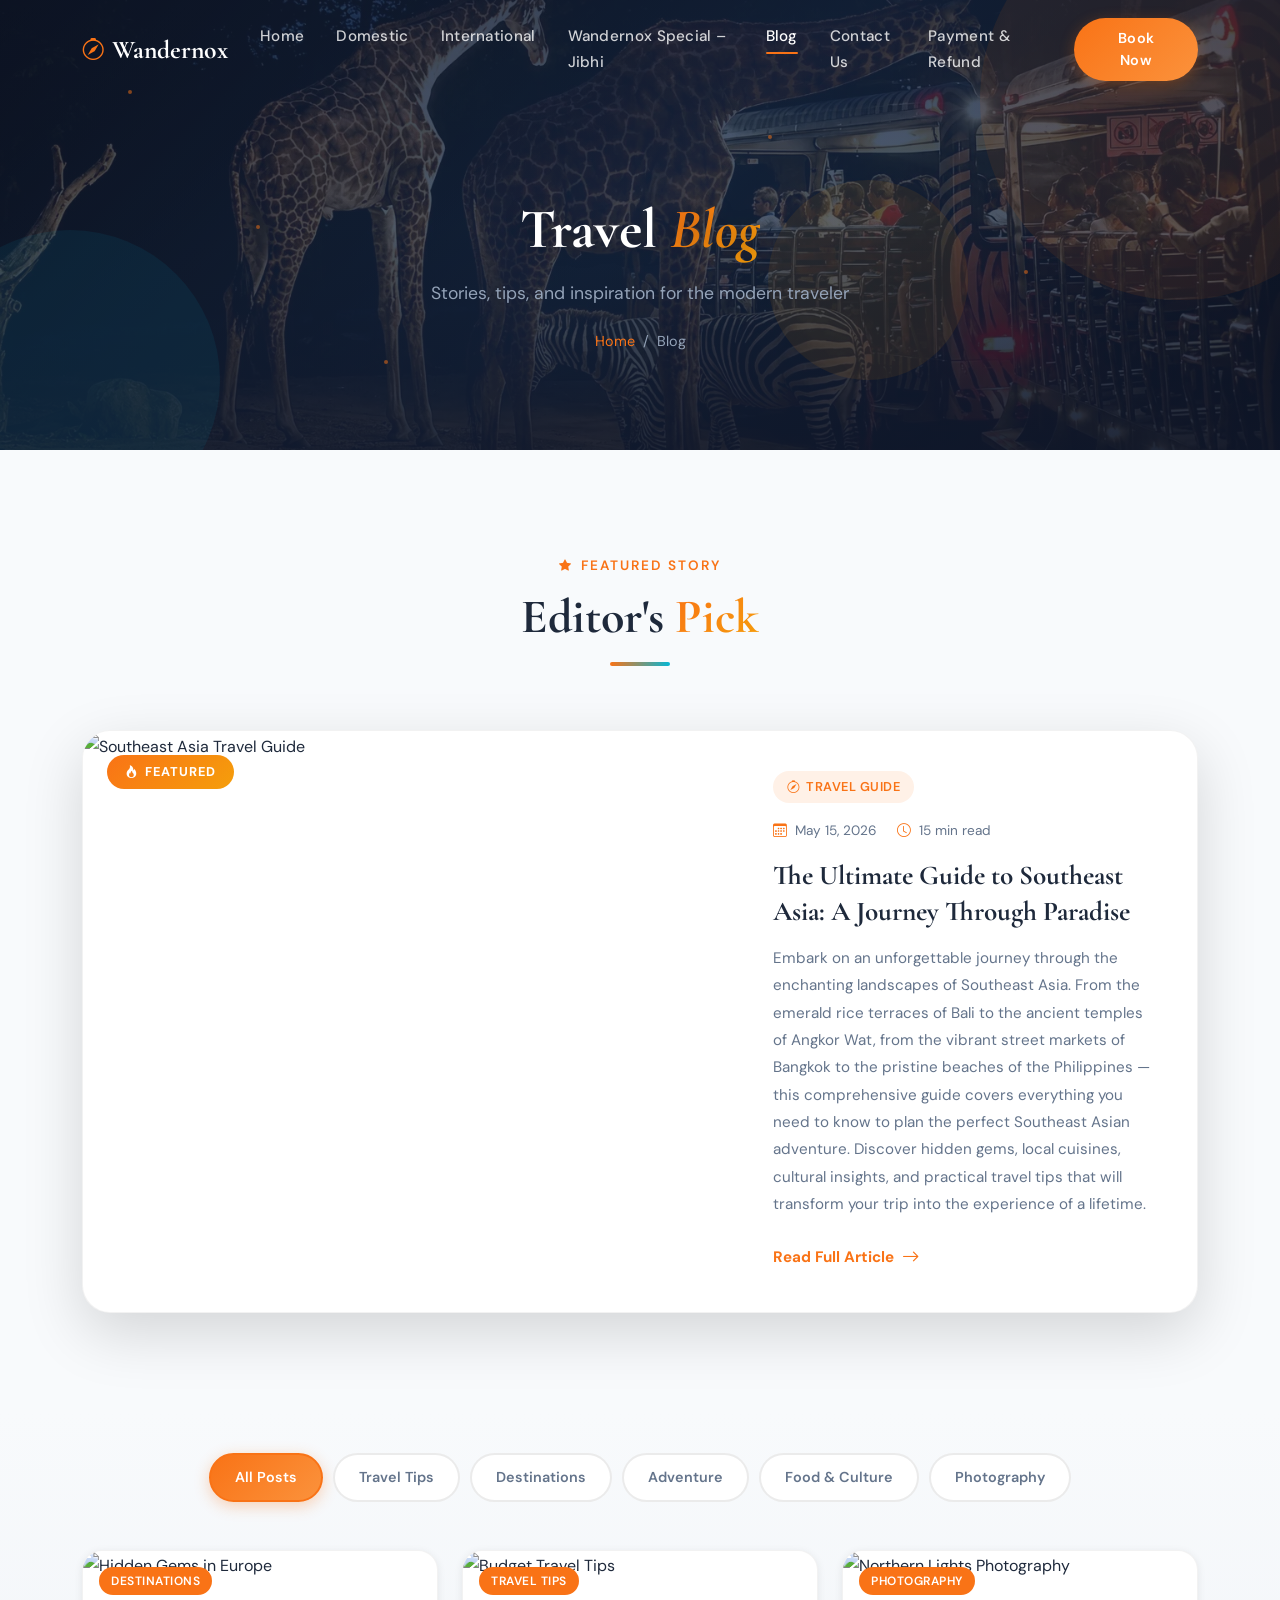
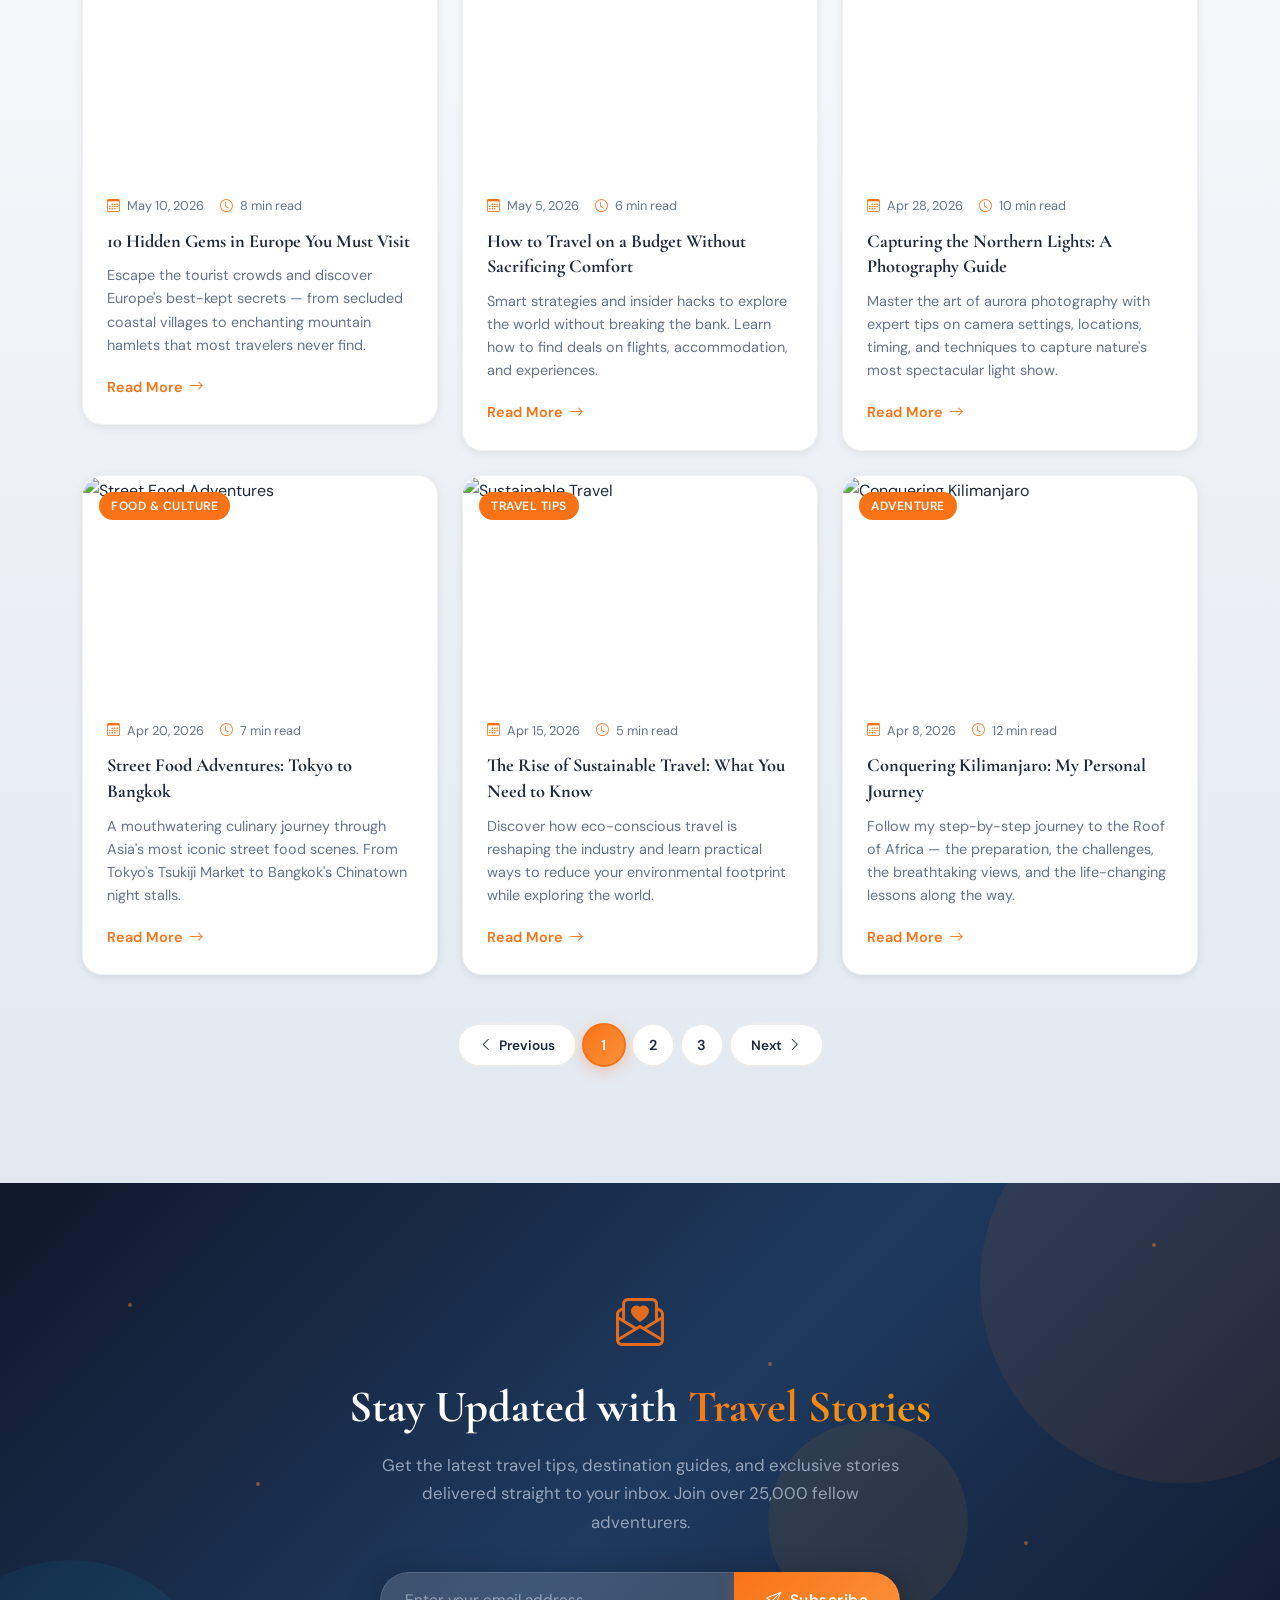
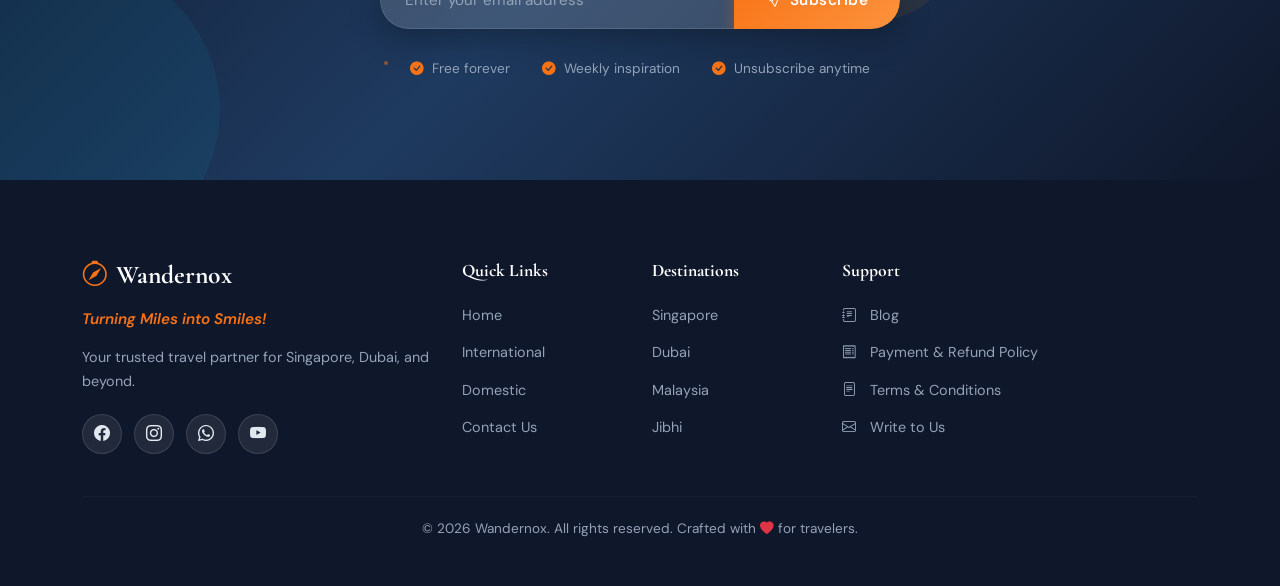
==== commit 09b4f4d4: "first commit" ====
--- a/blog.html
+++ b/blog.html
@@ -7,7 +7,7 @@
   <meta name="description" content="Read our latest travel stories, tips, and guides. Get inspired for your next adventure with Wandernox.">
 
   <!-- Google Fonts -->
-  <link href="https://fonts.googleapis.com/css2?family=Inter:wght@300;400;500;600;700&family=Outfit:wght@400;500;600;700;800;900&display=swap" rel="stylesheet">
+  <link href="https://fonts.googleapis.com/css2?family=Cormorant+Garamond:ital,wght@0,400;0,500;0,600;0,700;1,400;1,600&family=DM+Sans:wght@300;400;500;600;700&display=swap" rel="stylesheet">
   <!-- Bootstrap CSS -->
   <link href="https://cdn.jsdelivr.net/npm/bootstrap@5.3.3/dist/css/bootstrap.min.css" rel="stylesheet">
   <!-- Bootstrap Icons -->
@@ -381,19 +381,25 @@
   <nav class="navbar navbar-expand-lg navbar-dark fixed-top" id="mainNav">
     <div class="container">
       <a class="navbar-brand" href="index.html">
-        <i class="bi bi-globe-americas"></i> Wandernox
+        <img src="assets/images/logo.png" alt="Wandernox" height="42" class="logo-img" onerror="this.style.display='none';this.nextElementSibling.style.display='flex'">
+        <span class="logo-text" style="display:none"><i class="bi bi-compass"></i> Wandernox</span>
       </a>
-      <button class="navbar-toggler" type="button" data-bs-toggle="collapse" data-bs-target="#navbarNav">
-        <span class="navbar-toggler-icon"></span>
-      </button>
+      <button class="navbar-toggler" type="button" data-bs-toggle="collapse" data-bs-target="#navbarNav"><span class="navbar-toggler-icon"></span></button>
       <div class="collapse navbar-collapse" id="navbarNav">
         <ul class="navbar-nav ms-auto">
           <li class="nav-item"><a class="nav-link" href="index.html">Home</a></li>
-          <li class="nav-item"><a class="nav-link" href="destinations.html">Destinations</a></li>
-          <li class="nav-item"><a class="nav-link" href="tours.html">Tours</a></li>
-          <li class="nav-item"><a class="nav-link" href="about.html">About</a></li>
+          <li class="nav-item dropdown">
+            <a class="nav-link dropdown-toggle" href="#" data-bs-toggle="dropdown">Domestic</a>
+            <ul class="dropdown-menu">
+              <li><a class="dropdown-item" href="jibhi.html">Jibhi Special Package</a></li>
+              <li><a class="dropdown-item" href="#">Package of the Month</a></li>
+            </ul>
+          </li>
+          <li class="nav-item"><a class="nav-link" href="international.html">International</a></li>
+          <li class="nav-item"><a class="nav-link" href="jibhi.html">Wandernox Special – Jibhi</a></li>
           <li class="nav-item"><a class="nav-link active" href="blog.html">Blog</a></li>
-          <li class="nav-item"><a class="nav-link" href="contact.html">Contact</a></li>
+          <li class="nav-item"><a class="nav-link" href="contact.html">Contact Us</a></li>
+          <li class="nav-item"><a class="nav-link" href="refund.html">Payment & Refund</a></li>
         </ul>
         <a href="contact.html" class="btn btn-accent ms-lg-3">Book Now</a>
       </div>
@@ -405,7 +411,7 @@
        ============================================ -->
   <section class="page-hero">
     <div class="hero-bg">
-      <img src="https://images.unsplash.com/photo-1501785888041-af3ef285b470?w=1920&h=1080&fit=crop" alt="Travel Blog Hero">
+      <img src="assets/images/singapore-043.webp" alt="Travel Blog">
     </div>
     <div class="hero-overlay"></div>
     <div class="floating-shapes">
@@ -680,49 +686,23 @@
       <div class="row g-4">
         <div class="col-lg-4">
           <div class="footer-brand">
-            <h3><i class="bi bi-globe-americas"></i> Wandernox</h3>
-            <p>Discover the world's most breathtaking destinations with our expertly crafted travel experiences. Your journey of a lifetime starts here.</p>
+            <h3><i class="bi bi-compass"></i> Wandernox</h3>
+            <p class="footer-tagline">Turning Miles into Smiles!</p>
+            <p>Your trusted travel partner for Singapore, Dubai, and beyond.</p>
             <div class="social-links">
               <a href="#"><i class="bi bi-facebook"></i></a>
               <a href="#"><i class="bi bi-instagram"></i></a>
-              <a href="#"><i class="bi bi-twitter-x"></i></a>
+              <a href="#"><i class="bi bi-whatsapp"></i></a>
               <a href="#"><i class="bi bi-youtube"></i></a>
             </div>
           </div>
         </div>
-        <div class="col-lg-2 col-md-4">
-          <h5>Quick Links</h5>
-          <ul class="footer-links">
-            <li><a href="index.html">Home</a></li>
-            <li><a href="destinations.html">Destinations</a></li>
-            <li><a href="tours.html">Tours</a></li>
-            <li><a href="about.html">About Us</a></li>
-          </ul>
-        </div>
-        <div class="col-lg-2 col-md-4">
-          <h5>Support</h5>
-          <ul class="footer-links">
-            <li><a href="contact.html">Contact</a></li>
-            <li><a href="blog.html">Blog</a></li>
-            <li><a href="#">FAQ</a></li>
-            <li><a href="#">Privacy Policy</a></li>
-          </ul>
-        </div>
-        <div class="col-lg-4 col-md-4">
-          <h5>Newsletter</h5>
-          <p>Subscribe to get travel deals and inspiration delivered to your inbox.</p>
-          <form class="newsletter-form">
-            <div class="input-group">
-              <input type="email" class="form-control" placeholder="Your email address">
-              <button class="btn btn-accent" type="submit">Subscribe</button>
-            </div>
-          </form>
-        </div>
+        <div class="col-lg-2 col-md-4"><h5>Quick Links</h5><ul class="footer-links"><li><a href="index.html">Home</a></li><li><a href="international.html">International</a></li><li><a href="jibhi.html">Domestic</a></li><li><a href="contact.html">Contact Us</a></li></ul></div>
+        <div class="col-lg-2 col-md-4"><h5>Destinations</h5><ul class="footer-links"><li><a href="singapore-5day.html">Singapore</a></li><li><a href="international.html">Dubai</a></li><li><a href="international.html">Malaysia</a></li><li><a href="jibhi.html">Jibhi</a></li></ul></div>
+        <div class="col-lg-4 col-md-4"><h5>Support</h5><ul class="footer-links"><li><a href="blog.html"><i class="bi bi-journal-text me-2"></i>Blog</a></li><li><a href="refund.html"><i class="bi bi-receipt me-2"></i>Payment & Refund Policy</a></li><li><a href="refund.html#terms"><i class="bi bi-file-text me-2"></i>Terms & Conditions</a></li><li><a href="contact.html"><i class="bi bi-envelope me-2"></i>Write to Us</a></li></ul></div>
       </div>
       <hr>
-      <div class="footer-bottom">
-        <p>&copy; 2026 Wandernox. All rights reserved. Crafted with <i class="bi bi-heart-fill text-danger"></i> for travelers.</p>
-      </div>
+      <div class="footer-bottom"><p>&copy; 2026 Wandernox. All rights reserved. Crafted with <i class="bi bi-heart-fill text-danger"></i> for travelers.</p></div>
     </div>
   </footer>
 
--- a/css/style.css
+++ b/css/style.css
@@ -35,8 +35,8 @@
   --radius-xl: 28px;
   --transition: all 0.3s cubic-bezier(0.4, 0, 0.2, 1);
   --transition-slow: all 0.5s cubic-bezier(0.4, 0, 0.2, 1);
-  --font-heading: 'Outfit', sans-serif;
-  --font-body: 'Inter', sans-serif;
+  --font-heading: 'Cormorant Garamond', 'Outfit', serif;
+  --font-body: 'DM Sans', 'Inter', sans-serif;
 }
 
 /* === Reset & Base === */
@@ -230,6 +230,59 @@
   position: relative;
   overflow: hidden;
   background: linear-gradient(135deg, var(--primary) 0%, var(--primary-mid) 50%, var(--primary) 100%);
+}
+
+/* Hero Slider */
+.hero-slider {
+  position: absolute;
+  inset: 0;
+  z-index: 0;
+}
+
+.hero-slide {
+  position: absolute;
+  inset: 0;
+  background-size: cover;
+  background-position: center;
+  opacity: 0;
+  transition: opacity 1.5s ease-in-out;
+}
+
+.hero-slide.active {
+  opacity: 1;
+}
+
+.hero-slide::after {
+  content: '';
+  position: absolute;
+  inset: 0;
+  background: rgba(15, 23, 42, 0.55);
+}
+
+/* Hero Scroll Hint */
+.hero-scroll-hint {
+  position: absolute;
+  bottom: 32px;
+  left: 50%;
+  transform: translateX(-50%);
+  z-index: 3;
+  display: flex;
+  flex-direction: column;
+  align-items: center;
+  gap: 8px;
+  color: rgba(255,255,255,0.5);
+  font-size: 0.8rem;
+  letter-spacing: 1px;
+  animation: scrollBounce 2s ease-in-out infinite;
+}
+
+.hero-scroll-hint i {
+  font-size: 1.5rem;
+}
+
+@keyframes scrollBounce {
+  0%, 100% { transform: translateX(-50%) translateY(0); }
+  50% { transform: translateX(-50%) translateY(8px); }
 }
 
 .hero-bg {
@@ -282,9 +335,10 @@
 
 .hero h1 {
   font-size: clamp(2.5rem, 6vw, 5rem);
-  font-weight: 900;
+  font-weight: 700;
   margin-bottom: 24px;
   line-height: 1.1;
+  text-shadow: 0 2px 20px rgba(0,0,0,0.3);
 }
 
 .hero h1 span {
@@ -292,6 +346,7 @@
   -webkit-background-clip: text;
   -webkit-text-fill-color: transparent;
   background-clip: text;
+  font-style: italic;
 }
 
 .hero p {
@@ -346,19 +401,39 @@
   padding-top: 100px;
 }
 
+.page-hero .hero-bg {
+  position: absolute;
+  inset: 0;
+  z-index: 0;
+}
+
 .page-hero .hero-bg img {
-  opacity: 0.25;
+  width: 100%;
+  height: 100%;
+  object-fit: cover;
+  opacity: 0.35;
 }
 
 .page-hero .hero-content {
+  position: relative;
   z-index: 2;
+  color: #fff;
 }
 
 .page-hero h1 {
   font-size: clamp(2.2rem, 5vw, 3.5rem);
-  font-weight: 900;
+  font-weight: 700;
   color: #fff;
   margin-bottom: 16px;
+  text-shadow: 0 2px 20px rgba(0,0,0,0.3);
+}
+
+.page-hero h1 span {
+  background: linear-gradient(135deg, var(--accent), var(--gold));
+  -webkit-background-clip: text;
+  -webkit-text-fill-color: transparent;
+  background-clip: text;
+  font-style: italic;
 }
 
 .page-hero p {
@@ -1802,3 +1877,289 @@
   border-radius: 2px;
   margin: 16px auto 0;
 }
+
+/* ============================================
+   CATEGORY TILES
+   ============================================ */
+.category-tile {
+  display: block;
+  position: relative;
+  height: 280px;
+  border-radius: var(--radius-lg);
+  overflow: hidden;
+  background-size: cover;
+  background-position: center;
+  text-decoration: none;
+  transition: var(--transition);
+}
+
+.category-tile:hover {
+  transform: translateY(-6px);
+  box-shadow: var(--shadow-lg);
+}
+
+.cat-overlay {
+  position: absolute;
+  inset: 0;
+  background: linear-gradient(180deg, transparent 20%, rgba(15, 23, 42, 0.85) 100%);
+  transition: var(--transition);
+}
+
+.category-tile:hover .cat-overlay {
+  background: linear-gradient(180deg, transparent 10%, rgba(15, 23, 42, 0.92) 100%);
+}
+
+.cat-content {
+  position: absolute;
+  bottom: 0;
+  left: 0;
+  right: 0;
+  padding: 28px;
+  color: #fff;
+  z-index: 2;
+  transition: var(--transition);
+}
+
+.category-tile:hover .cat-content {
+  transform: translateY(-6px);
+}
+
+.cat-content i {
+  font-size: 2rem;
+  color: var(--accent);
+  display: block;
+  margin-bottom: 10px;
+  transition: var(--transition);
+}
+
+.category-tile:hover .cat-content i {
+  transform: scale(1.15);
+}
+
+.cat-content h4 {
+  font-size: 1.25rem;
+  font-weight: 700;
+  margin-bottom: 4px;
+  color: #fff;
+}
+
+.cat-content span {
+  font-size: 0.85rem;
+  color: var(--text-muted-light);
+}
+
+/* ============================================
+   GLASS SEARCH BAR
+   ============================================ */
+.glass-search {
+  background: rgba(255, 255, 255, 0.92) !important;
+  backdrop-filter: blur(20px);
+  -webkit-backdrop-filter: blur(20px);
+  border: 1px solid rgba(255, 255, 255, 0.6);
+  box-shadow: 0 20px 60px rgba(0, 0, 0, 0.12), 0 0 0 1px rgba(0, 0, 0, 0.04);
+}
+
+.glass-search .form-label {
+  font-size: 0.82rem;
+  color: var(--text-dark);
+  letter-spacing: 0.5px;
+  text-transform: uppercase;
+}
+
+.glass-search .form-select,
+.glass-search .form-control {
+  border: 1.5px solid rgba(0, 0, 0, 0.1);
+  border-radius: var(--radius-sm);
+  padding: 13px 16px;
+  font-size: 0.9rem;
+  background: rgba(248, 250, 252, 0.8);
+  transition: var(--transition);
+}
+
+.glass-search .form-select:focus,
+.glass-search .form-control:focus {
+  border-color: var(--accent);
+  box-shadow: 0 0 0 3px rgba(249, 115, 22, 0.12);
+  background: #fff;
+}
+
+/* ============================================
+   CARD BADGE (TOP)
+   ============================================ */
+.card-badge-top {
+  position: absolute;
+  top: 16px;
+  left: 16px;
+  background: linear-gradient(135deg, var(--accent), #fb923c);
+  color: #fff;
+  padding: 5px 14px;
+  border-radius: 50px;
+  font-size: 0.72rem;
+  font-weight: 700;
+  text-transform: uppercase;
+  letter-spacing: 0.8px;
+  z-index: 2;
+  box-shadow: 0 4px 12px rgba(249, 115, 22, 0.3);
+}
+
+/* ============================================
+   CARD DESCRIPTION & INCLUSIONS
+   ============================================ */
+.card-desc {
+  font-size: 0.88rem;
+  color: var(--text-muted-dark);
+  line-height: 1.6;
+  margin-bottom: 14px;
+  display: -webkit-box;
+  -webkit-line-clamp: 2;
+  -webkit-box-orient: vertical;
+  overflow: hidden;
+}
+
+.inclusions-mini {
+  display: flex;
+  flex-wrap: wrap;
+  gap: 6px;
+  margin-bottom: 8px;
+}
+
+.inc-tag {
+  display: inline-flex;
+  align-items: center;
+  gap: 4px;
+  font-size: 0.72rem;
+  color: var(--emerald);
+  background: rgba(16, 185, 129, 0.08);
+  padding: 3px 10px;
+  border-radius: 50px;
+  font-weight: 600;
+}
+
+.inc-tag i {
+  font-size: 0.7rem;
+}
+
+/* ============================================
+   AUTHOR AVATAR (Initials)
+   ============================================ */
+.author-avatar {
+  width: 50px;
+  height: 50px;
+  border-radius: 50%;
+  background: linear-gradient(135deg, var(--accent), #fb923c);
+  color: #fff;
+  display: flex;
+  align-items: center;
+  justify-content: center;
+  font-weight: 700;
+  font-size: 1rem;
+  flex-shrink: 0;
+  letter-spacing: 1px;
+}
+
+/* ============================================
+   FOOTER TAGLINE
+   ============================================ */
+.footer-tagline {
+  color: var(--accent) !important;
+  font-weight: 600;
+  font-style: italic;
+  font-size: 0.95rem !important;
+  margin-bottom: 12px !important;
+}
+
+/* ============================================
+   DROPDOWN MENU
+   ============================================ */
+.dropdown-menu {
+  background: rgba(15, 23, 42, 0.98);
+  backdrop-filter: blur(20px);
+  -webkit-backdrop-filter: blur(20px);
+  border: 1px solid var(--glass-border);
+  border-radius: var(--radius-md);
+  padding: 8px 0;
+  margin-top: 8px;
+  box-shadow: var(--shadow-lg);
+  min-width: 220px;
+}
+
+.dropdown-item {
+  color: rgba(255, 255, 255, 0.8);
+  padding: 10px 20px;
+  font-size: 0.9rem;
+  transition: var(--transition);
+}
+
+.dropdown-item:hover,
+.dropdown-item:focus {
+  background: rgba(249, 115, 22, 0.15);
+  color: var(--accent);
+}
+
+/* ============================================
+   LOGO IMAGE
+   ============================================ */
+.logo-img {
+  height: 42px;
+  width: auto;
+  object-fit: contain;
+}
+
+.logo-text {
+  display: flex;
+  align-items: center;
+  gap: 8px;
+  font-family: var(--font-heading);
+  font-size: 1.6rem;
+  font-weight: 700;
+  color: #fff !important;
+}
+
+.logo-text i {
+  color: var(--accent);
+  font-size: 1.4rem;
+}
+
+/* ============================================
+   RESPONSIVE ADDITIONS
+   ============================================ */
+@media (max-width: 991.98px) {
+  .dropdown-menu {
+    background: rgba(15, 23, 42, 0.5);
+    border: none;
+    box-shadow: none;
+    padding-left: 16px;
+  }
+  
+  .category-tile {
+    height: 220px;
+  }
+
+  .hero-scroll-hint {
+    display: none;
+  }
+}
+
+@media (max-width: 767.98px) {
+  .category-tile {
+    height: 200px;
+  }
+  
+  .cat-content i {
+    font-size: 1.5rem;
+  }
+  
+  .cat-content h4 {
+    font-size: 1.05rem;
+  }
+
+  .glass-search {
+    padding: 20px 16px !important;
+  }
+}
+
+@media (max-width: 575.98px) {
+  .category-tile {
+    height: 180px;
+  }
+}
